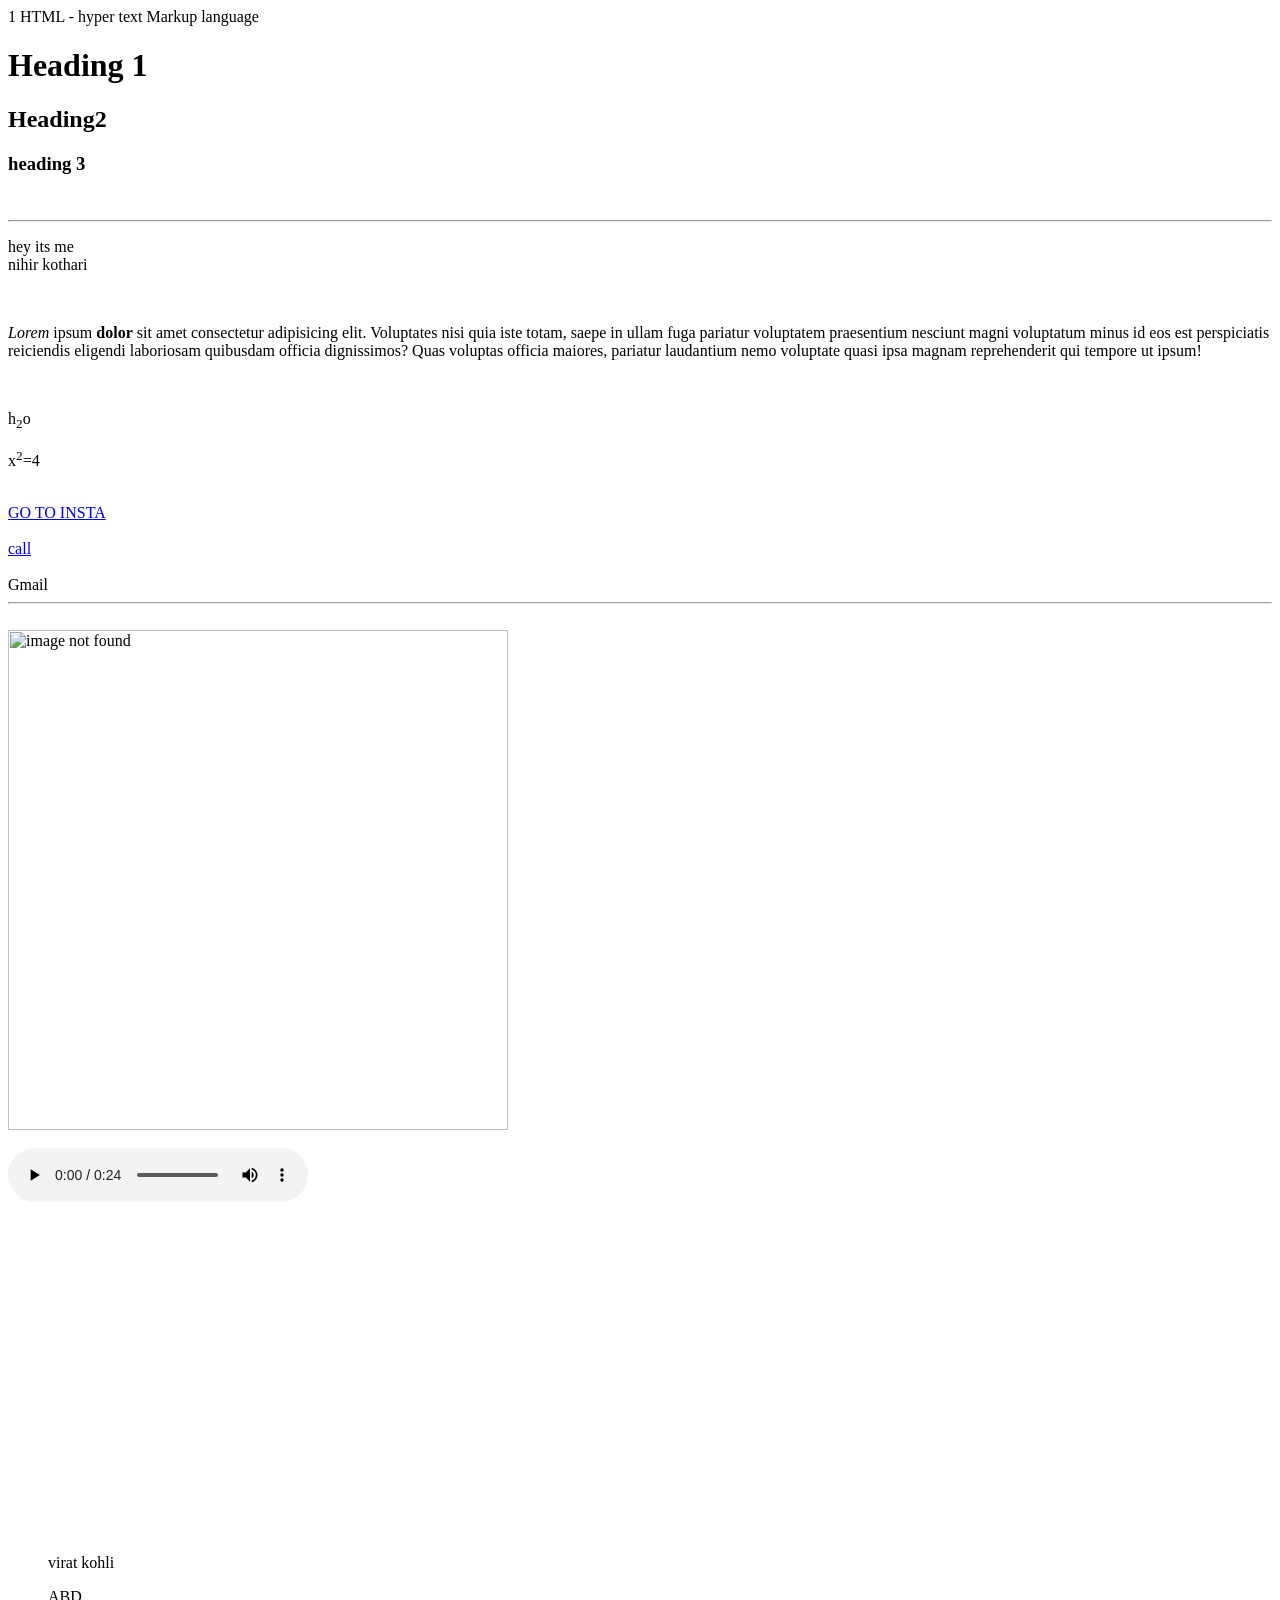
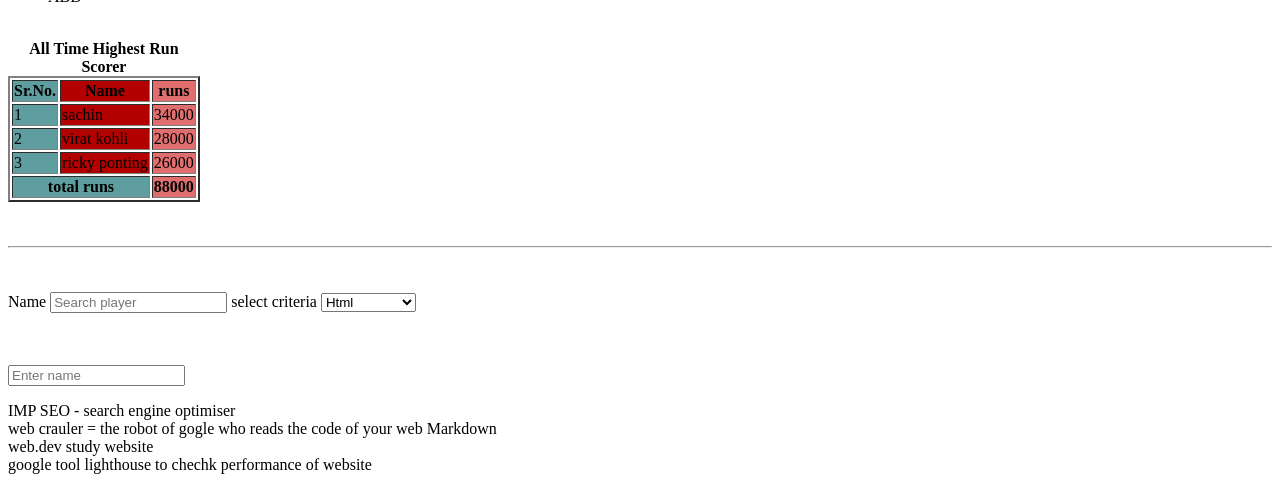
==== index.html @ 6cb93cf6 "first commit" ====
1 HTML - hyper text Markup language
<!DOCTYPE html>
<html lang="en">
<head>
    <meta charset="UTF-8">
    <meta name="viewport" content="width=device-width, initial-scale=1.0">
    <title>Nihir's first Website</title>
    <link rel="shortcut icon" href="https://www.youtube.com/watch?v=YyfBvC7fci0" type="image/x-icon">



</head>

<body>
    <h1>Heading 1</h1>
 <h2>Heading2</h2>
 <h3>heading 3</h3><br>
 <hr>
<p>hey its me <br>nihir kothari</p><br>
<p><em>Lorem</em> ipsum <strong>dolor</strong> sit amet consectetur adipisicing elit. Voluptates nisi quia iste totam, saepe in ullam fuga pariatur voluptatem praesentium nesciunt magni voluptatum minus id eos est perspiciatis reiciendis eligendi laboriosam quibusdam officia dignissimos? Quas voluptas officia maiores, pariatur laudantium nemo voluptate quasi ipsa magnam reprehenderit qui tempore ut ipsum!</p>
<br>


<p>h<sub>2</sub>o</p>
<p>x<sup>2</sup>=4</p><br>

<a target="_blank" href=https://www.instagram.com/nihir__kothari/>GO TO INSTA</a><br>
<br>
<a href="tel:+9180035490274">call </a><br>
<br>

<a  target="_blank " mail:https://mail.google.com/mail/u/0/#inbox">Gmail</a>
<br>
<hr>
<br>
<img 
width="500"
src="https://img.olympics.com/images/image/private/t_s_16_9_g_auto/t_s_w1460/f_auto/primary/mhniosh8z6y6ouwfhnns" alt="image not found"><br>
<br>
<audio src="/rcb_2020_anthem.mp3" controls></audio><br>

<video src=""></video><br>
<br>
<iframe src="https://www.youtube.com/embed/?v=ygTZZpVkmKg" frameborder="0"></iframe><br>
<br>
<ol>virat kohli</ol>
<ul>ABD</ul>
<br>


<table border="2">
    <caption> <strong> All Time Highest Run Scorer</strong> </caption>

    <colgroup>
    <col style="background-color: cadetblue;"> 
    <col style="background-color: rgb(179, 0, 0)"> 
    <col style="background-color: rgb(225, 110, 110);"> 
    </colgroup>
<thead>
   <tr>
    <th>Sr.No.</th>

    <th>Name</th>   
    <th>runs</th>
    </tr>
</thead>
<tbody>

    <tr>
        <td>1</td>
        <td>sachin</td>
        <td>34000</td>
    </tr>
  <tr>
        <td>2</td>
        <td>virat kohli</td>
        <td>28000</td>
    </tr>
    <tr>
        <td>3</td>
        <td>ricky ponting</td>
        <td>26000</td>
    </tr>
</tbody>
 
<tfoot>
    <tr>
        <th colspan="2">total runs</th>
        <th>88000</th>
    </tr>
</tfoot>

</table><br>
<br>
<hr><br>
<br>

<form>
    <label for="Name">Name</label>
<input id="Name"  placeholder="Search player ">
<label for="select criteria">select criteria</label>
<select id="select criteria">

    <optgroup label="Frontend">

<option ="">Html</option>
<option ="">Css</option>
<option ="">Js</option>

 </optgroup>


 <optgroup label="Backend">
<option ="">Nodejs</option>
<option ="">Expressjs</option>
<option ="">Mogodb</option>
 </optgroup>
</select>
</form>
<br><br>

<form >

<input type="text" placeholder="Enter name">

</form>

</body>
</html>      



IMP <points class="br"></points>

SEO - search engine optimiser <br>

web crauler = the robot of gogle who reads the code of your web

Markdown <br>
web.dev study website <br>
google tool lighthouse to chechk performance of website <br>
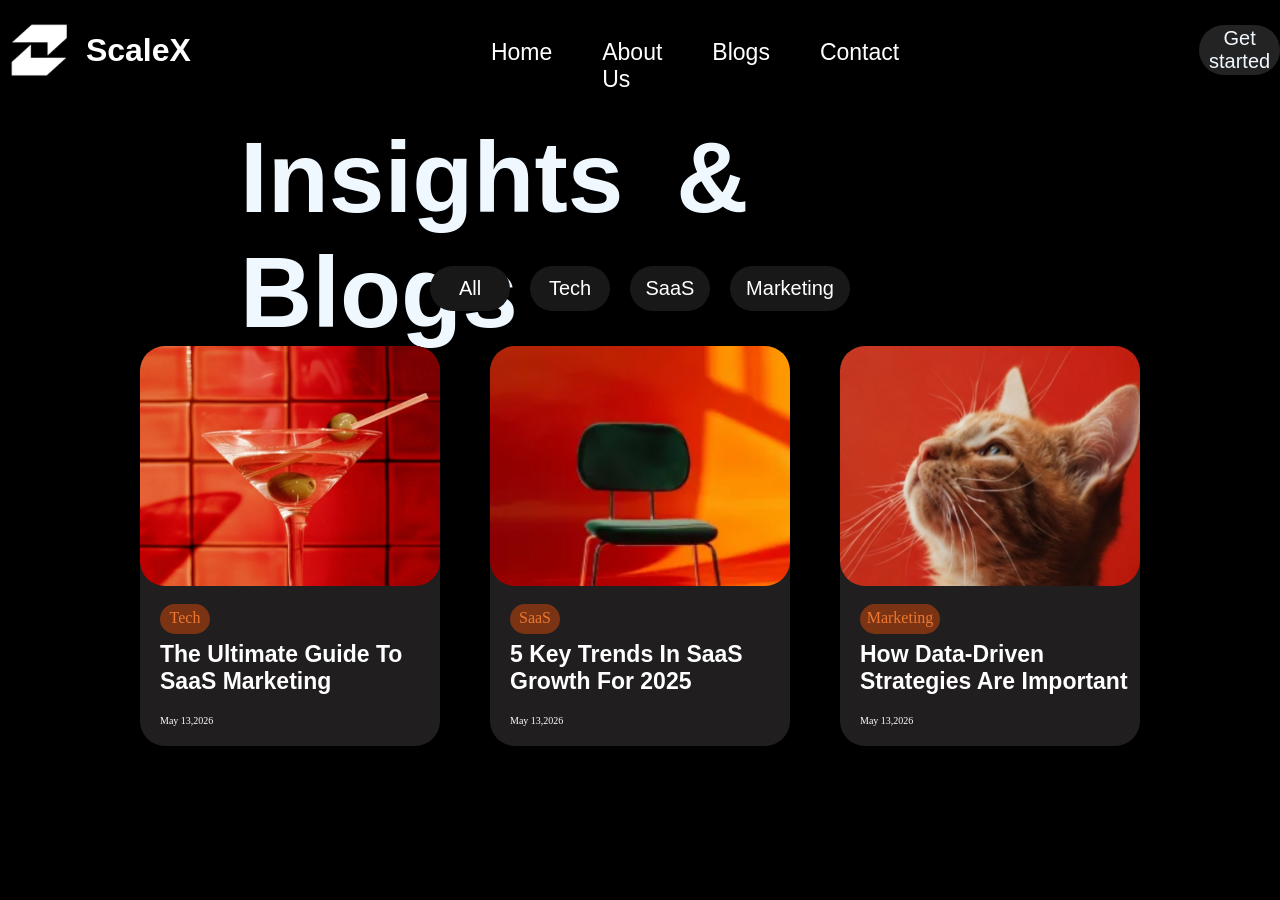
==== commit 5c87a07c: "second commit" ====
--- a/index.html
+++ b/index.html
@@ -1,141 +1,71 @@
-1 HTML - hyper text Markup language
 <!DOCTYPE html>
 <html lang="en">
 <head>
     <meta charset="UTF-8">
     <meta name="viewport" content="width=device-width, initial-scale=1.0">
-    <title>Nihir's first Website</title>
-    <link rel="shortcut icon" href="https://www.youtube.com/watch?v=YyfBvC7fci0" type="image/x-icon">
+    <title>Document</title>
+    <link rel="stylesheet" href="style.css">
+</head>
+<body> 
+
+        <div id="navbar">
+            <div id="logoname">
+                <img src="./logo X.png" alt="not found" class="logo">
+                <h1 class="name" >ScaleX</h1>
+            </div>
+            <div id="menubar">
+                <span class="menuopt" >Home</span>
+                <span class="menuopt" >About Us</span>
+                <span class="menuopt" >Blogs</span>
+                <span class="menuopt" >Contact</span>
+            </div>
+                <button id="getstarted">Get started</button>
+            </div>
+            <div id="heading">
+            <h1 class="H">Insights & Blogs</h1>
+            </div><br>
+        
+            <div id="options">
+                <span class="opt" >All</span>
+                <span class="opt" >Tech</span>
+                <span class="opt" >SaaS</span>
+                <span class="opt1" >Marketing</span>
+            </div><br>
 
 
+        <div id="mainbody">
+            <div class="card">
+                <div  class="imag"   id="img1"></div>
+                <div class="content1"><br>
+                    <p class="T1">Tech</p>
+                    <h3 id="text1">The Ultimate Guide To <br>SaaS Marketing</h3><br><br><br>
+                    <p class="date">May 13,2026</p>
+                </div>
+            </div> 
+            
+            <div class="card">
+                <div class="imag" id="img2"></div>
+                <div class="content2"><br>
+                <p class="T2">SaaS</p>
+                    <h3 id="text2">5 Key Trends In SaaS<br>Growth For 2025</h3><br><br><br>
+                    <p class="date">May 13,2026</p>
+            </div>
+            </div>
+            <div class="card">
+                <div class="imag" id="img3"></div>
+                <div class="content3"><br>
+                <p class="T3">Marketing</p>
+                    <h3 id="text3">How Data-Driven<br>Strategies Are Important</h3><br><br><br> 
+                    <p class="date">May 13,2026</p>
+            </div>
+            </div>
+            
+        </div>
 
-</head>
-
-<body>
-    <h1>Heading 1</h1>
- <h2>Heading2</h2>
- <h3>heading 3</h3><br>
- <hr>
-<p>hey its me <br>nihir kothari</p><br>
-<p><em>Lorem</em> ipsum <strong>dolor</strong> sit amet consectetur adipisicing elit. Voluptates nisi quia iste totam, saepe in ullam fuga pariatur voluptatem praesentium nesciunt magni voluptatum minus id eos est perspiciatis reiciendis eligendi laboriosam quibusdam officia dignissimos? Quas voluptas officia maiores, pariatur laudantium nemo voluptate quasi ipsa magnam reprehenderit qui tempore ut ipsum!</p>
-<br>
+        
 
 
-<p>h<sub>2</sub>o</p>
-<p>x<sup>2</sup>=4</p><br>
-
-<a target="_blank" href=https://www.instagram.com/nihir__kothari/>GO TO INSTA</a><br>
-<br>
-<a href="tel:+9180035490274">call </a><br>
-<br>
-
-<a  target="_blank " mail:https://mail.google.com/mail/u/0/#inbox">Gmail</a>
-<br>
-<hr>
-<br>
-<img 
-width="500"
-src="https://img.olympics.com/images/image/private/t_s_16_9_g_auto/t_s_w1460/f_auto/primary/mhniosh8z6y6ouwfhnns" alt="image not found"><br>
-<br>
-<audio src="/rcb_2020_anthem.mp3" controls></audio><br>
-
-<video src=""></video><br>
-<br>
-<iframe src="https://www.youtube.com/embed/?v=ygTZZpVkmKg" frameborder="0"></iframe><br>
-<br>
-<ol>virat kohli</ol>
-<ul>ABD</ul>
-<br>
-
-
-<table border="2">
-    <caption> <strong> All Time Highest Run Scorer</strong> </caption>
-
-    <colgroup>
-    <col style="background-color: cadetblue;"> 
-    <col style="background-color: rgb(179, 0, 0)"> 
-    <col style="background-color: rgb(225, 110, 110);"> 
-    </colgroup>
-<thead>
-   <tr>
-    <th>Sr.No.</th>
-
-    <th>Name</th>   
-    <th>runs</th>
-    </tr>
-</thead>
-<tbody>
-
-    <tr>
-        <td>1</td>
-        <td>sachin</td>
-        <td>34000</td>
-    </tr>
-  <tr>
-        <td>2</td>
-        <td>virat kohli</td>
-        <td>28000</td>
-    </tr>
-    <tr>
-        <td>3</td>
-        <td>ricky ponting</td>
-        <td>26000</td>
-    </tr>
-</tbody>
- 
-<tfoot>
-    <tr>
-        <th colspan="2">total runs</th>
-        <th>88000</th>
-    </tr>
-</tfoot>
-
-</table><br>
-<br>
-<hr><br>
-<br>
-
-<form>
-    <label for="Name">Name</label>
-<input id="Name"  placeholder="Search player ">
-<label for="select criteria">select criteria</label>
-<select id="select criteria">
-
-    <optgroup label="Frontend">
-
-<option ="">Html</option>
-<option ="">Css</option>
-<option ="">Js</option>
-
- </optgroup>
-
-
- <optgroup label="Backend">
-<option ="">Nodejs</option>
-<option ="">Expressjs</option>
-<option ="">Mogodb</option>
- </optgroup>
-</select>
-</form>
-<br><br>
-
-<form >
-
-<input type="text" placeholder="Enter name">
-
-</form>
+    
 
 </body>
-</html>      
-
-
-
-IMP <points class="br"></points>
-
-SEO - search engine optimiser <br>
-
-web crauler = the robot of gogle who reads the code of your web
-
-Markdown <br>
-web.dev study website <br>
-google tool lighthouse to chechk performance of website <br>+</html>
--- a/style.css
+++ b/style.css
@@ -0,0 +1,358 @@
+ *{
+    margin: 0;
+    padding: 0;
+    box-sizing: border-box;
+}
+
+
+html,body{
+background-color: rgb(0, 0, 0);
+    height: 100%;
+    width: 100%;
+}
+
+
+#navbar{
+    display: flex;
+    justify-content: center;
+    align-items: center;
+    gap: 300px;
+    height: 100px;
+    width: 100%;
+    background-color: rgba(255, 145, 0, 0);
+}
+
+
+.logo{
+
+    height: 60px;
+
+}
+
+
+.name{
+    font-family: 'Gill Sans', 'Gill Sans MT', Calibri, 'Trebuchet MS', sans-serif;
+    color: white;
+    transition-duration: 0.6s;
+}
+
+
+.name:hover{
+    transform: scale(1.1);
+    cursor: pointer;
+}
+
+
+#logoname{
+    display: flex;
+    align-items: center;
+    gap: 10px;
+    width: 200px;
+    
+}
+
+
+#getstarted{
+    height: 50%;
+    width: 180px;
+    font-family: 'Gill Sans', 'Gill Sans MT', Calibri, 'Trebuchet MS', sans-serif;
+    font-size: 20px;
+    border-radius: 140px;
+    border: none;
+    color: aliceblue;
+    background-color: rgb(36, 35, 35);
+    transition-duration: 0.6s;
+}
+
+
+#getstarted:hover{
+    transform: scale(1.1);
+    background-color: rgb(236, 80, 2);
+    cursor: pointer;
+}
+
+
+#menubar{
+    display: flex;
+    justify-content: center;
+    background-color: rgba(0, 255, 255, 0);
+    gap: 50px;
+    width: 450px;
+    height: 23px;
+
+}
+
+
+.menuopt{
+    height: 30px;
+    font-size: 23px;
+    font-family: 'Gill Sans', 'Gill Sans MT', Calibri, 'Trebuchet MS', sans-serif;
+    color: white;
+    transition-duration: 0.3s;
+}
+
+
+.menuopt:hover{
+    transform: scale(1.1);
+    color: rgb(236, 80, 2);
+    cursor: pointer;
+}
+
+
+#heading{
+    display: flex;
+    justify-content: center;
+    align-items: center;
+    height: 140px;
+    width: 100%;
+    background-color: rgba(0, 0, 0, 0);
+    color: aliceblue;
+}
+
+
+.H{
+    font-family: 'Gill Sans', 'Gill Sans MT', Calibri, 'Trebuchet MS', sans-serif;
+    font-size: 100px;
+    height: 100px;
+    width: 800px;
+    word-spacing: 25px;
+    font-weight: bolder;
+}
+
+
+#options{
+    display: flex;
+    justify-content: center;
+    align-items: center;
+    height: 60px;
+    width: 100%;
+    background-color: rgba(0, 0, 0, 0);
+    gap: 20px;
+}
+
+
+.opt{
+    display: flex;
+    justify-content: center;
+    align-items: center;
+    height: 45px;
+    width: 80px;
+    font-family: 'Gill Sans', 'Gill Sans MT', Calibri, 'Trebuchet MS', sans-serif;
+    font-size: 20px;
+    color: rgb(255, 255, 255);
+    background-color:#181818;
+    border-radius: 100px; 
+    transition-duration: 0.3s;
+}
+
+
+.opt1{
+    display: flex;
+    justify-content: center;
+    align-items: center;
+    height: 45px;
+    width: 120px;
+    font-family: 'Gill Sans', 'Gill Sans MT', Calibri, 'Trebuchet MS', sans-serif;
+    font-size: 20px;
+    color: rgb(255, 255, 255);
+    background-color:#181818;
+    border-radius: 100px; 
+    transition-duration: 0.3s;
+}
+
+
+.opt:hover{
+    transform: scale(1.1);
+    cursor: pointer;
+    background-color: rgb(236, 80, 2);
+}
+
+
+.opt1:hover{
+    transform: scale(1.1);
+    cursor: pointer;
+    background-color: rgb(236, 80, 2);
+}
+
+
+#mainbody{
+    margin-top: 10PX;
+    display: flex;
+    justify-content: center;
+    gap: 50px;
+    height: 500px;
+    width: 100%;
+    background-color: rgba(205, 0, 0, 0);
+}
+
+
+.card{
+    height:80%;
+    width: 300px;
+    justify-content: center;
+    background-color: rgb(32, 30, 30);
+    border-radius: 25PX;
+    transition-duration: 0.6s;
+}
+
+
+.card:hover{
+    transform: scale(1.1);
+    box-shadow: 0 0 25px 8px rgba(228, 80, 0, 0.725);
+    cursor: pointer;
+}
+
+
+#img1{
+    height: 60%;
+    width: 100%;
+    background-image:url(./glass.png);
+    background-size:  cover;
+    background-repeat: no-repeat;
+    background-position-x: -15px;
+    border-radius: 25px;
+}
+
+
+.content1{
+    margin-left: 20px;
+    height: 20px;
+    width: 100%;
+    bottom: 80px;
+    margin-right: 300px;
+    background-color: rgba(0, 0, 0, 0);
+}
+
+
+#text1{
+    margin-top:7px ;
+    color: white;
+    /* background-color: bisque; */
+    font-size: 25px;
+    height: 20px;
+    width: 100%;
+    font-family: 'Gill Sans', 'Gill Sans MT', Calibri, 'Trebuchet MS', sans-serif;
+    font-size: 23px;
+}
+
+
+.date{
+    color: white;
+    height: 10px;
+    width: 100%;
+    font-size: 10px;    
+}
+
+
+.T1{
+    
+    color: rgb(238, 119, 45);
+    background-color: rgba(216, 76, 11, 0.486);
+    height:30px;
+    width: 50px;
+    border-radius: 20px;
+    text-align: center;
+    padding-top: 5px;
+}
+
+
+#img2{
+    height: 60%;
+    width: 100%;
+    background-image:url(./chair.png);
+    background-size:  cover;
+    background-repeat: no-repeat;
+    border-radius: 25px;
+}
+
+
+.content2{
+    margin-left: 20px;
+    height: 20px;
+    width: 100%;
+    bottom: 80px;
+    margin-right: 300px;
+    background-color: rgba(0, 0, 0, 0);
+}
+
+
+#text2{
+    margin-top:7px ;
+    color: white;
+    
+    font-size: 25px;
+    height: 20px;
+    width: 100%;
+    font-family: 'Gill Sans', 'Gill Sans MT', Calibri, 'Trebuchet MS', sans-serif;
+    font-size: 23px;
+}
+
+
+.date{
+    color: white;
+    height: 10px;
+    width: 100%;
+    font-size: 10px;
+    
+}
+
+
+.T2{
+    
+    color: rgb(238, 119, 45);
+    background-color: rgba(216, 76, 11, 0.486);
+    height:30px;
+    width: 50px;
+    border-radius: 20px;
+    text-align: center;
+    padding-top: 5px;
+}
+
+
+#img3{
+    height: 60%;
+    width: 100%;
+    background-image:url(./cat.png);
+    background-size:  cover;
+    background-repeat: no-repeat;
+    background-position-x: -5px;
+    border-radius: 25px;
+}
+
+.content3{
+    margin-left: 20px;
+    height: 20px;
+    width: 100%;
+    bottom: 80px;
+    margin-right: 300px;
+    background-color: rgba(0, 0, 0, 0);
+
+}
+#text3{
+    margin-top:7px ;
+    color: white;
+    /* background-color: bisque; */
+    font-size: 25px;
+    height: 20px;
+    width: 100%;
+    font-family: 'Gill Sans', 'Gill Sans MT', Calibri, 'Trebuchet MS', sans-serif;
+    font-size: 23px;
+
+}
+.date{
+    color: white;
+    height: 10px;
+    width: 100%;
+    font-size: 10px;
+    
+}
+.T3{
+    
+    color: rgb(238, 119, 45);
+    background-color: rgba(216, 76, 11, 0.486);
+    height:30px;
+    width: 80px;
+    border-radius: 20px;
+    text-align: center;
+    padding-top: 5px;
+} 
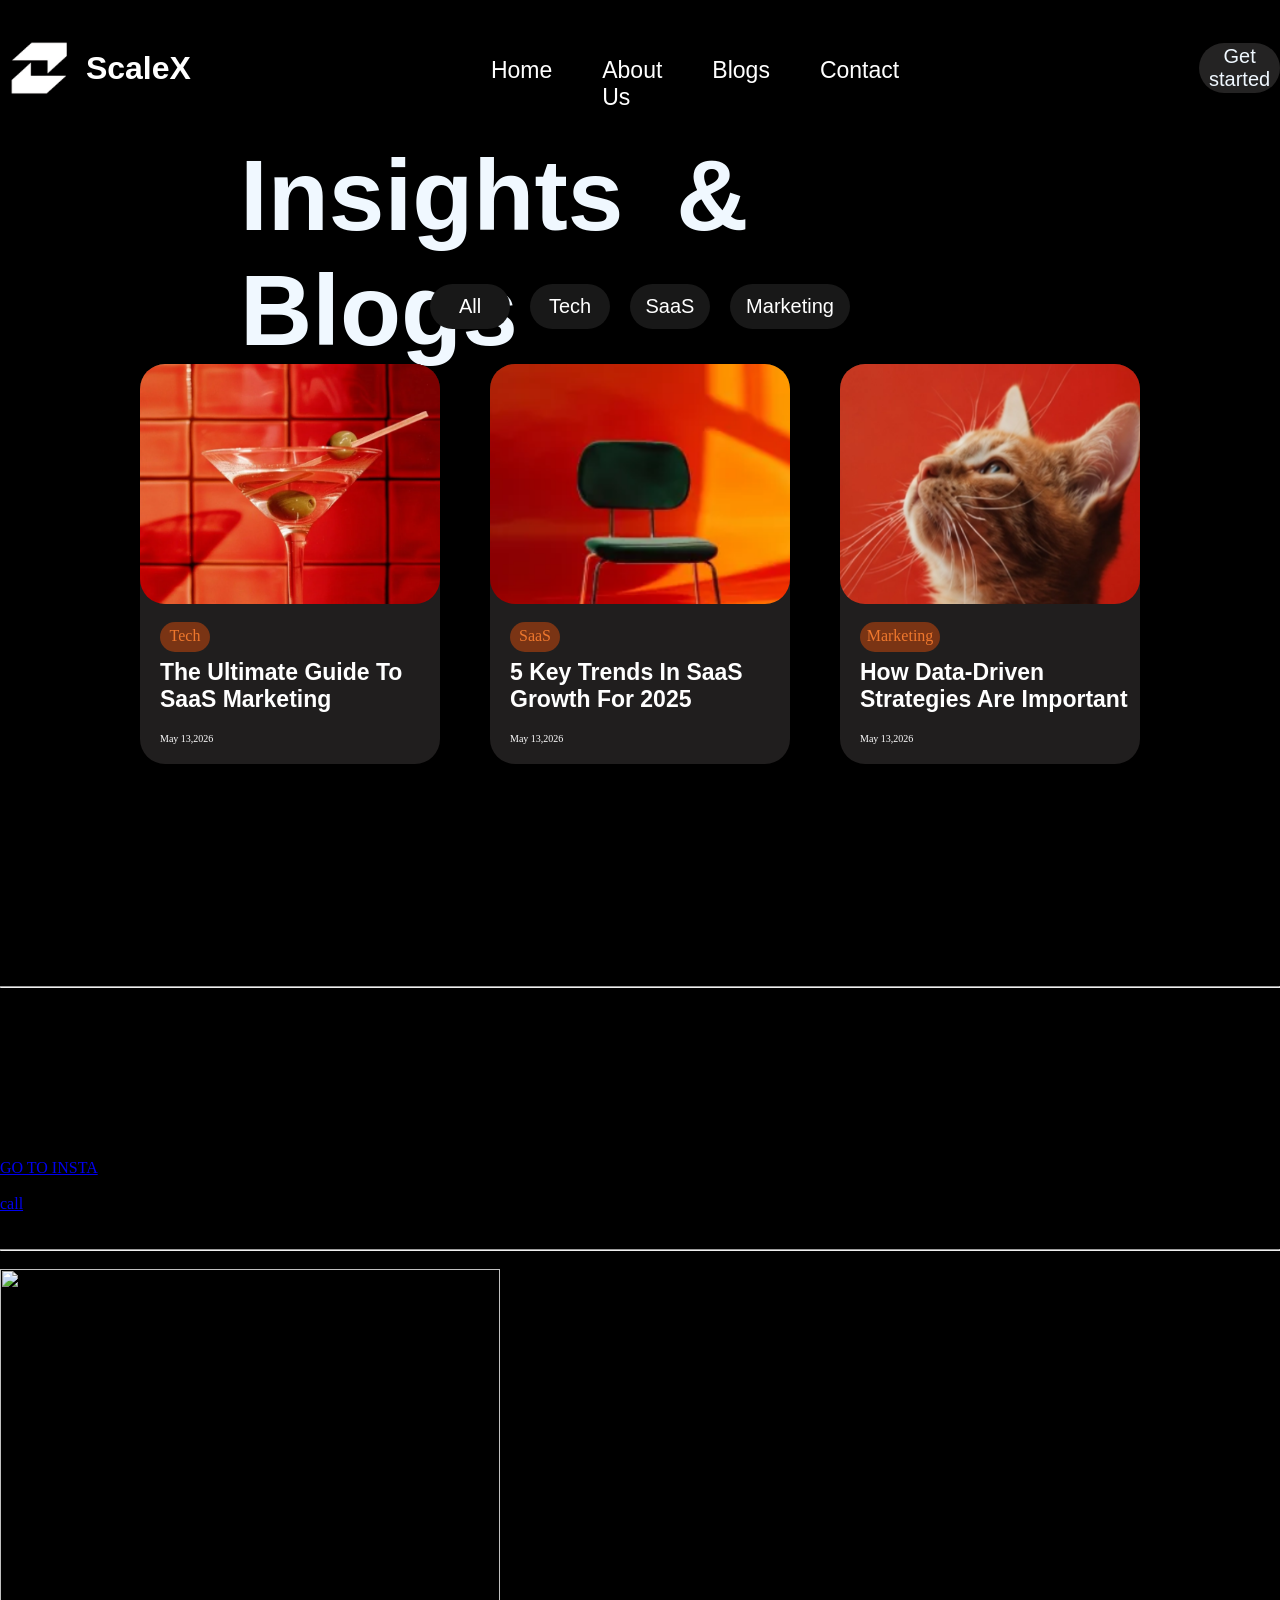
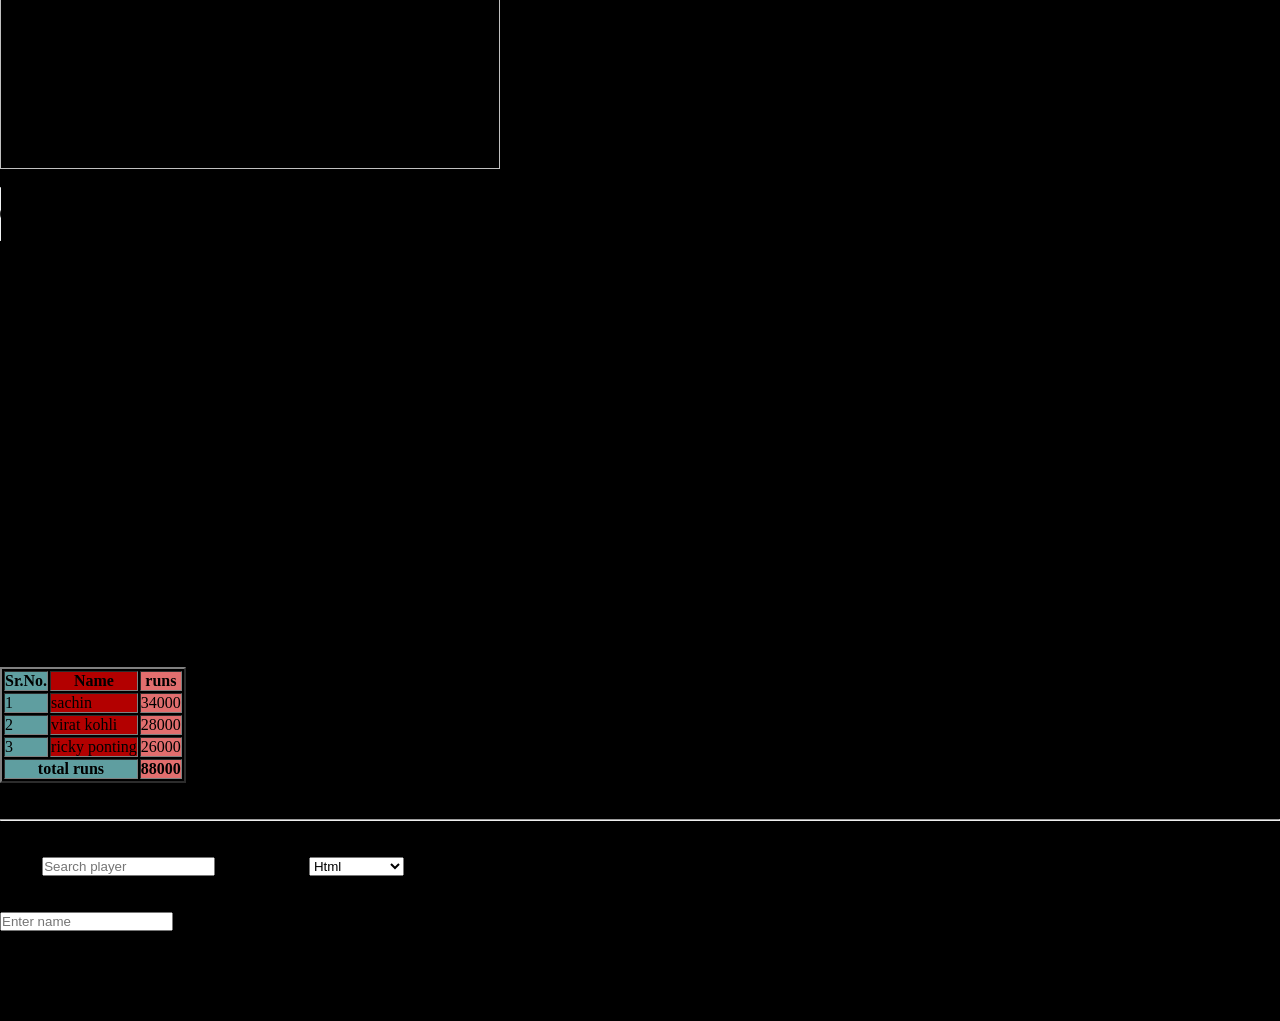
==== commit d448e832: "Add files via upload" ====
--- a/index.html
+++ b/index.html
@@ -1,71 +1,213 @@
-<!DOCTYPE html>
-<html lang="en">
-<head>
-    <meta charset="UTF-8">
-    <meta name="viewport" content="width=device-width, initial-scale=1.0">
-    <title>Document</title>
-    <link rel="stylesheet" href="style.css">
-</head>
-<body> 
-
-        <div id="navbar">
-            <div id="logoname">
-                <img src="./logo X.png" alt="not found" class="logo">
-                <h1 class="name" >ScaleX</h1>
-            </div>
-            <div id="menubar">
-                <span class="menuopt" >Home</span>
-                <span class="menuopt" >About Us</span>
-                <span class="menuopt" >Blogs</span>
-                <span class="menuopt" >Contact</span>
-            </div>
-                <button id="getstarted">Get started</button>
-            </div>
-            <div id="heading">
-            <h1 class="H">Insights & Blogs</h1>
-            </div><br>
-        
-            <div id="options">
-                <span class="opt" >All</span>
-                <span class="opt" >Tech</span>
-                <span class="opt" >SaaS</span>
-                <span class="opt1" >Marketing</span>
-            </div><br>
-
-
-        <div id="mainbody">
-            <div class="card">
-                <div  class="imag"   id="img1"></div>
-                <div class="content1"><br>
-                    <p class="T1">Tech</p>
-                    <h3 id="text1">The Ultimate Guide To <br>SaaS Marketing</h3><br><br><br>
-                    <p class="date">May 13,2026</p>
-                </div>
-            </div> 
-            
-            <div class="card">
-                <div class="imag" id="img2"></div>
-                <div class="content2"><br>
-                <p class="T2">SaaS</p>
-                    <h3 id="text2">5 Key Trends In SaaS<br>Growth For 2025</h3><br><br><br>
-                    <p class="date">May 13,2026</p>
-            </div>
-            </div>
-            <div class="card">
-                <div class="imag" id="img3"></div>
-                <div class="content3"><br>
-                <p class="T3">Marketing</p>
-                    <h3 id="text3">How Data-Driven<br>Strategies Are Important</h3><br><br><br> 
-                    <p class="date">May 13,2026</p>
-            </div>
-            </div>
-            
-        </div>
-
-        
-
-
-    
-
-</body>
-</html>+<<<<<<< HEAD
+=======
+1 HTML - hyper text Markup language
+>>>>>>> e819a178f8dc06e5538048daa1c57ec337045623
+<!DOCTYPE html>
+<html lang="en">
+<head>
+    <meta charset="UTF-8">
+    <meta name="viewport" content="width=device-width, initial-scale=1.0">
+<<<<<<< HEAD
+    <title>Document</title>
+    <link rel="stylesheet" href="style.css">
+</head>
+<body> 
+
+        <div id="navbar">
+            <div id="logoname">
+                <img src="./logo X.png" alt="not found" class="logo">
+                <h1 class="name" >ScaleX</h1>
+            </div>
+            <div id="menubar">
+                <span class="menuopt" >Home</span>
+                <span class="menuopt" >About Us</span>
+                <span class="menuopt" >Blogs</span>
+                <span class="menuopt" >Contact</span>
+            </div>
+                <button id="getstarted">Get started</button>
+            </div>
+            <div id="heading">
+            <h1 class="H">Insights & Blogs</h1>
+            </div><br>
+        
+            <div id="options">
+                <span class="opt" >All</span>
+                <span class="opt" >Tech</span>
+                <span class="opt" >SaaS</span>
+                <span class="opt1" >Marketing</span>
+            </div><br>
+
+
+        <div id="mainbody">
+            <div class="card">
+                <div  class="imag"   id="img1"></div>
+                <div class="content1"><br>
+                    <p class="T1">Tech</p>
+                    <h3 id="text1">The Ultimate Guide To <br>SaaS Marketing</h3><br><br><br>
+                    <p class="date">May 13,2026</p>
+                </div>
+            </div> 
+            
+            <div class="card">
+                <div class="imag" id="img2"></div>
+                <div class="content2"><br>
+                <p class="T2">SaaS</p>
+                    <h3 id="text2">5 Key Trends In SaaS<br>Growth For 2025</h3><br><br><br>
+                    <p class="date">May 13,2026</p>
+            </div>
+            </div>
+            <div class="card">
+                <div class="imag" id="img3"></div>
+                <div class="content3"><br>
+                <p class="T3">Marketing</p>
+                    <h3 id="text3">How Data-Driven<br>Strategies Are Important</h3><br><br><br> 
+                    <p class="date">May 13,2026</p>
+            </div>
+            </div>
+            
+        </div>
+
+        
+
+
+    
+
+</body>
+</html>
+=======
+    <title>Nihir's first Website</title>
+    <link rel="shortcut icon" href="https://www.youtube.com/watch?v=YyfBvC7fci0" type="image/x-icon">
+
+
+
+</head>
+
+<body>
+    <h1>Heading 1</h1>
+ <h2>Heading2</h2>
+ <h3>heading 3</h3><br>
+ <hr>
+<p>hey its me <br>nihir kothari</p><br>
+<p><em>Lorem</em> ipsum <strong>dolor</strong> sit amet consectetur adipisicing elit. Voluptates nisi quia iste totam, saepe in ullam fuga pariatur voluptatem praesentium nesciunt magni voluptatum minus id eos est perspiciatis reiciendis eligendi laboriosam quibusdam officia dignissimos? Quas voluptas officia maiores, pariatur laudantium nemo voluptate quasi ipsa magnam reprehenderit qui tempore ut ipsum!</p>
+<br>
+
+
+<p>h<sub>2</sub>o</p>
+<p>x<sup>2</sup>=4</p><br>
+
+<a target="_blank" href=https://www.instagram.com/nihir__kothari/>GO TO INSTA</a><br>
+<br>
+<a href="tel:+9180035490274">call </a><br>
+<br>
+
+<a  target="_blank " mail:https://mail.google.com/mail/u/0/#inbox">Gmail</a>
+<br>
+<hr>
+<br>
+<img 
+width="500"
+src="https://img.olympics.com/images/image/private/t_s_16_9_g_auto/t_s_w1460/f_auto/primary/mhniosh8z6y6ouwfhnns" alt="image not found"><br>
+<br>
+<audio src="/rcb_2020_anthem.mp3" controls></audio><br>
+
+<video src=""></video><br>
+<br>
+<iframe src="https://www.youtube.com/embed/?v=ygTZZpVkmKg" frameborder="0"></iframe><br>
+<br>
+<ol>virat kohli</ol>
+<ul>ABD</ul>
+<br>
+
+
+<table border="2">
+    <caption> <strong> All Time Highest Run Scorer</strong> </caption>
+
+    <colgroup>
+    <col style="background-color: cadetblue;"> 
+    <col style="background-color: rgb(179, 0, 0)"> 
+    <col style="background-color: rgb(225, 110, 110);"> 
+    </colgroup>
+<thead>
+   <tr>
+    <th>Sr.No.</th>
+
+    <th>Name</th>   
+    <th>runs</th>
+    </tr>
+</thead>
+<tbody>
+
+    <tr>
+        <td>1</td>
+        <td>sachin</td>
+        <td>34000</td>
+    </tr>
+  <tr>
+        <td>2</td>
+        <td>virat kohli</td>
+        <td>28000</td>
+    </tr>
+    <tr>
+        <td>3</td>
+        <td>ricky ponting</td>
+        <td>26000</td>
+    </tr>
+</tbody>
+ 
+<tfoot>
+    <tr>
+        <th colspan="2">total runs</th>
+        <th>88000</th>
+    </tr>
+</tfoot>
+
+</table><br>
+<br>
+<hr><br>
+<br>
+
+<form>
+    <label for="Name">Name</label>
+<input id="Name"  placeholder="Search player ">
+<label for="select criteria">select criteria</label>
+<select id="select criteria">
+
+    <optgroup label="Frontend">
+
+<option ="">Html</option>
+<option ="">Css</option>
+<option ="">Js</option>
+
+ </optgroup>
+
+
+ <optgroup label="Backend">
+<option ="">Nodejs</option>
+<option ="">Expressjs</option>
+<option ="">Mogodb</option>
+ </optgroup>
+</select>
+</form>
+<br><br>
+
+<form >
+
+<input type="text" placeholder="Enter name">
+
+</form>
+
+</body>
+</html>      
+
+
+
+IMP <points class="br"></points>
+
+SEO - search engine optimiser <br>
+
+web crauler = the robot of gogle who reads the code of your web
+
+Markdown <br>
+web.dev study website <br>
+google tool lighthouse to chechk performance of website <br>
+>>>>>>> e819a178f8dc06e5538048daa1c57ec337045623
--- a/style.css
+++ b/style.css
@@ -1,358 +1,358 @@
- *{
-    margin: 0;
-    padding: 0;
-    box-sizing: border-box;
-}
-
-
-html,body{
-background-color: rgb(0, 0, 0);
-    height: 100%;
-    width: 100%;
-}
-
-
-#navbar{
-    display: flex;
-    justify-content: center;
-    align-items: center;
-    gap: 300px;
-    height: 100px;
-    width: 100%;
-    background-color: rgba(255, 145, 0, 0);
-}
-
-
-.logo{
-
-    height: 60px;
-
-}
-
-
-.name{
-    font-family: 'Gill Sans', 'Gill Sans MT', Calibri, 'Trebuchet MS', sans-serif;
-    color: white;
-    transition-duration: 0.6s;
-}
-
-
-.name:hover{
-    transform: scale(1.1);
-    cursor: pointer;
-}
-
-
-#logoname{
-    display: flex;
-    align-items: center;
-    gap: 10px;
-    width: 200px;
-    
-}
-
-
-#getstarted{
-    height: 50%;
-    width: 180px;
-    font-family: 'Gill Sans', 'Gill Sans MT', Calibri, 'Trebuchet MS', sans-serif;
-    font-size: 20px;
-    border-radius: 140px;
-    border: none;
-    color: aliceblue;
-    background-color: rgb(36, 35, 35);
-    transition-duration: 0.6s;
-}
-
-
-#getstarted:hover{
-    transform: scale(1.1);
-    background-color: rgb(236, 80, 2);
-    cursor: pointer;
-}
-
-
-#menubar{
-    display: flex;
-    justify-content: center;
-    background-color: rgba(0, 255, 255, 0);
-    gap: 50px;
-    width: 450px;
-    height: 23px;
-
-}
-
-
-.menuopt{
-    height: 30px;
-    font-size: 23px;
-    font-family: 'Gill Sans', 'Gill Sans MT', Calibri, 'Trebuchet MS', sans-serif;
-    color: white;
-    transition-duration: 0.3s;
-}
-
-
-.menuopt:hover{
-    transform: scale(1.1);
-    color: rgb(236, 80, 2);
-    cursor: pointer;
-}
-
-
-#heading{
-    display: flex;
-    justify-content: center;
-    align-items: center;
-    height: 140px;
-    width: 100%;
-    background-color: rgba(0, 0, 0, 0);
-    color: aliceblue;
-}
-
-
-.H{
-    font-family: 'Gill Sans', 'Gill Sans MT', Calibri, 'Trebuchet MS', sans-serif;
-    font-size: 100px;
-    height: 100px;
-    width: 800px;
-    word-spacing: 25px;
-    font-weight: bolder;
-}
-
-
-#options{
-    display: flex;
-    justify-content: center;
-    align-items: center;
-    height: 60px;
-    width: 100%;
-    background-color: rgba(0, 0, 0, 0);
-    gap: 20px;
-}
-
-
-.opt{
-    display: flex;
-    justify-content: center;
-    align-items: center;
-    height: 45px;
-    width: 80px;
-    font-family: 'Gill Sans', 'Gill Sans MT', Calibri, 'Trebuchet MS', sans-serif;
-    font-size: 20px;
-    color: rgb(255, 255, 255);
-    background-color:#181818;
-    border-radius: 100px; 
-    transition-duration: 0.3s;
-}
-
-
-.opt1{
-    display: flex;
-    justify-content: center;
-    align-items: center;
-    height: 45px;
-    width: 120px;
-    font-family: 'Gill Sans', 'Gill Sans MT', Calibri, 'Trebuchet MS', sans-serif;
-    font-size: 20px;
-    color: rgb(255, 255, 255);
-    background-color:#181818;
-    border-radius: 100px; 
-    transition-duration: 0.3s;
-}
-
-
-.opt:hover{
-    transform: scale(1.1);
-    cursor: pointer;
-    background-color: rgb(236, 80, 2);
-}
-
-
-.opt1:hover{
-    transform: scale(1.1);
-    cursor: pointer;
-    background-color: rgb(236, 80, 2);
-}
-
-
-#mainbody{
-    margin-top: 10PX;
-    display: flex;
-    justify-content: center;
-    gap: 50px;
-    height: 500px;
-    width: 100%;
-    background-color: rgba(205, 0, 0, 0);
-}
-
-
-.card{
-    height:80%;
-    width: 300px;
-    justify-content: center;
-    background-color: rgb(32, 30, 30);
-    border-radius: 25PX;
-    transition-duration: 0.6s;
-}
-
-
-.card:hover{
-    transform: scale(1.1);
-    box-shadow: 0 0 25px 8px rgba(228, 80, 0, 0.725);
-    cursor: pointer;
-}
-
-
-#img1{
-    height: 60%;
-    width: 100%;
-    background-image:url(./glass.png);
-    background-size:  cover;
-    background-repeat: no-repeat;
-    background-position-x: -15px;
-    border-radius: 25px;
-}
-
-
-.content1{
-    margin-left: 20px;
-    height: 20px;
-    width: 100%;
-    bottom: 80px;
-    margin-right: 300px;
-    background-color: rgba(0, 0, 0, 0);
-}
-
-
-#text1{
-    margin-top:7px ;
-    color: white;
-    /* background-color: bisque; */
-    font-size: 25px;
-    height: 20px;
-    width: 100%;
-    font-family: 'Gill Sans', 'Gill Sans MT', Calibri, 'Trebuchet MS', sans-serif;
-    font-size: 23px;
-}
-
-
-.date{
-    color: white;
-    height: 10px;
-    width: 100%;
-    font-size: 10px;    
-}
-
-
-.T1{
-    
-    color: rgb(238, 119, 45);
-    background-color: rgba(216, 76, 11, 0.486);
-    height:30px;
-    width: 50px;
-    border-radius: 20px;
-    text-align: center;
-    padding-top: 5px;
-}
-
-
-#img2{
-    height: 60%;
-    width: 100%;
-    background-image:url(./chair.png);
-    background-size:  cover;
-    background-repeat: no-repeat;
-    border-radius: 25px;
-}
-
-
-.content2{
-    margin-left: 20px;
-    height: 20px;
-    width: 100%;
-    bottom: 80px;
-    margin-right: 300px;
-    background-color: rgba(0, 0, 0, 0);
-}
-
-
-#text2{
-    margin-top:7px ;
-    color: white;
-    
-    font-size: 25px;
-    height: 20px;
-    width: 100%;
-    font-family: 'Gill Sans', 'Gill Sans MT', Calibri, 'Trebuchet MS', sans-serif;
-    font-size: 23px;
-}
-
-
-.date{
-    color: white;
-    height: 10px;
-    width: 100%;
-    font-size: 10px;
-    
-}
-
-
-.T2{
-    
-    color: rgb(238, 119, 45);
-    background-color: rgba(216, 76, 11, 0.486);
-    height:30px;
-    width: 50px;
-    border-radius: 20px;
-    text-align: center;
-    padding-top: 5px;
-}
-
-
-#img3{
-    height: 60%;
-    width: 100%;
-    background-image:url(./cat.png);
-    background-size:  cover;
-    background-repeat: no-repeat;
-    background-position-x: -5px;
-    border-radius: 25px;
-}
-
-.content3{
-    margin-left: 20px;
-    height: 20px;
-    width: 100%;
-    bottom: 80px;
-    margin-right: 300px;
-    background-color: rgba(0, 0, 0, 0);
-
-}
-#text3{
-    margin-top:7px ;
-    color: white;
-    /* background-color: bisque; */
-    font-size: 25px;
-    height: 20px;
-    width: 100%;
-    font-family: 'Gill Sans', 'Gill Sans MT', Calibri, 'Trebuchet MS', sans-serif;
-    font-size: 23px;
-
-}
-.date{
-    color: white;
-    height: 10px;
-    width: 100%;
-    font-size: 10px;
-    
-}
-.T3{
-    
-    color: rgb(238, 119, 45);
-    background-color: rgba(216, 76, 11, 0.486);
-    height:30px;
-    width: 80px;
-    border-radius: 20px;
-    text-align: center;
-    padding-top: 5px;
+ *{
+    margin: 0;
+    padding: 0;
+    box-sizing: border-box;
+}
+
+
+html,body{
+background-color: rgb(0, 0, 0);
+    height: 100%;
+    width: 100%;
+}
+
+
+#navbar{
+    display: flex;
+    justify-content: center;
+    align-items: center;
+    gap: 300px;
+    height: 100px;
+    width: 100%;
+    background-color: rgba(255, 145, 0, 0);
+}
+
+
+.logo{
+
+    height: 60px;
+
+}
+
+
+.name{
+    font-family: 'Gill Sans', 'Gill Sans MT', Calibri, 'Trebuchet MS', sans-serif;
+    color: white;
+    transition-duration: 0.6s;
+}
+
+
+.name:hover{
+    transform: scale(1.1);
+    cursor: pointer;
+}
+
+
+#logoname{
+    display: flex;
+    align-items: center;
+    gap: 10px;
+    width: 200px;
+    
+}
+
+
+#getstarted{
+    height: 50%;
+    width: 180px;
+    font-family: 'Gill Sans', 'Gill Sans MT', Calibri, 'Trebuchet MS', sans-serif;
+    font-size: 20px;
+    border-radius: 140px;
+    border: none;
+    color: aliceblue;
+    background-color: rgb(36, 35, 35);
+    transition-duration: 0.6s;
+}
+
+
+#getstarted:hover{
+    transform: scale(1.1);
+    background-color: rgb(236, 80, 2);
+    cursor: pointer;
+}
+
+
+#menubar{
+    display: flex;
+    justify-content: center;
+    background-color: rgba(0, 255, 255, 0);
+    gap: 50px;
+    width: 450px;
+    height: 23px;
+
+}
+
+
+.menuopt{
+    height: 30px;
+    font-size: 23px;
+    font-family: 'Gill Sans', 'Gill Sans MT', Calibri, 'Trebuchet MS', sans-serif;
+    color: white;
+    transition-duration: 0.3s;
+}
+
+
+.menuopt:hover{
+    transform: scale(1.1);
+    color: rgb(236, 80, 2);
+    cursor: pointer;
+}
+
+
+#heading{
+    display: flex;
+    justify-content: center;
+    align-items: center;
+    height: 140px;
+    width: 100%;
+    background-color: rgba(0, 0, 0, 0);
+    color: aliceblue;
+}
+
+
+.H{
+    font-family: 'Gill Sans', 'Gill Sans MT', Calibri, 'Trebuchet MS', sans-serif;
+    font-size: 100px;
+    height: 100px;
+    width: 800px;
+    word-spacing: 25px;
+    font-weight: bolder;
+}
+
+
+#options{
+    display: flex;
+    justify-content: center;
+    align-items: center;
+    height: 60px;
+    width: 100%;
+    background-color: rgba(0, 0, 0, 0);
+    gap: 20px;
+}
+
+
+.opt{
+    display: flex;
+    justify-content: center;
+    align-items: center;
+    height: 45px;
+    width: 80px;
+    font-family: 'Gill Sans', 'Gill Sans MT', Calibri, 'Trebuchet MS', sans-serif;
+    font-size: 20px;
+    color: rgb(255, 255, 255);
+    background-color:#181818;
+    border-radius: 100px; 
+    transition-duration: 0.3s;
+}
+
+
+.opt1{
+    display: flex;
+    justify-content: center;
+    align-items: center;
+    height: 45px;
+    width: 120px;
+    font-family: 'Gill Sans', 'Gill Sans MT', Calibri, 'Trebuchet MS', sans-serif;
+    font-size: 20px;
+    color: rgb(255, 255, 255);
+    background-color:#181818;
+    border-radius: 100px; 
+    transition-duration: 0.3s;
+}
+
+
+.opt:hover{
+    transform: scale(1.1);
+    cursor: pointer;
+    background-color: rgb(236, 80, 2);
+}
+
+
+.opt1:hover{
+    transform: scale(1.1);
+    cursor: pointer;
+    background-color: rgb(236, 80, 2);
+}
+
+
+#mainbody{
+    margin-top: 10PX;
+    display: flex;
+    justify-content: center;
+    gap: 50px;
+    height: 500px;
+    width: 100%;
+    background-color: rgba(205, 0, 0, 0);
+}
+
+
+.card{
+    height:80%;
+    width: 300px;
+    justify-content: center;
+    background-color: rgb(32, 30, 30);
+    border-radius: 25PX;
+    transition-duration: 0.6s;
+}
+
+
+.card:hover{
+    transform: scale(1.1);
+    box-shadow: 0 0 25px 8px rgba(228, 80, 0, 0.725);
+    cursor: pointer;
+}
+
+
+#img1{
+    height: 60%;
+    width: 100%;
+    background-image:url(./glass.png);
+    background-size:  cover;
+    background-repeat: no-repeat;
+    background-position-x: -15px;
+    border-radius: 25px;
+}
+
+
+.content1{
+    margin-left: 20px;
+    height: 20px;
+    width: 100%;
+    bottom: 80px;
+    margin-right: 300px;
+    background-color: rgba(0, 0, 0, 0);
+}
+
+
+#text1{
+    margin-top:7px ;
+    color: white;
+    /* background-color: bisque; */
+    font-size: 25px;
+    height: 20px;
+    width: 100%;
+    font-family: 'Gill Sans', 'Gill Sans MT', Calibri, 'Trebuchet MS', sans-serif;
+    font-size: 23px;
+}
+
+
+.date{
+    color: white;
+    height: 10px;
+    width: 100%;
+    font-size: 10px;    
+}
+
+
+.T1{
+    
+    color: rgb(238, 119, 45);
+    background-color: rgba(216, 76, 11, 0.486);
+    height:30px;
+    width: 50px;
+    border-radius: 20px;
+    text-align: center;
+    padding-top: 5px;
+}
+
+
+#img2{
+    height: 60%;
+    width: 100%;
+    background-image:url(./chair.png);
+    background-size:  cover;
+    background-repeat: no-repeat;
+    border-radius: 25px;
+}
+
+
+.content2{
+    margin-left: 20px;
+    height: 20px;
+    width: 100%;
+    bottom: 80px;
+    margin-right: 300px;
+    background-color: rgba(0, 0, 0, 0);
+}
+
+
+#text2{
+    margin-top:7px ;
+    color: white;
+    
+    font-size: 25px;
+    height: 20px;
+    width: 100%;
+    font-family: 'Gill Sans', 'Gill Sans MT', Calibri, 'Trebuchet MS', sans-serif;
+    font-size: 23px;
+}
+
+
+.date{
+    color: white;
+    height: 10px;
+    width: 100%;
+    font-size: 10px;
+    
+}
+
+
+.T2{
+    
+    color: rgb(238, 119, 45);
+    background-color: rgba(216, 76, 11, 0.486);
+    height:30px;
+    width: 50px;
+    border-radius: 20px;
+    text-align: center;
+    padding-top: 5px;
+}
+
+
+#img3{
+    height: 60%;
+    width: 100%;
+    background-image:url(./cat.png);
+    background-size:  cover;
+    background-repeat: no-repeat;
+    background-position-x: -5px;
+    border-radius: 25px;
+}
+
+.content3{
+    margin-left: 20px;
+    height: 20px;
+    width: 100%;
+    bottom: 80px;
+    margin-right: 300px;
+    background-color: rgba(0, 0, 0, 0);
+
+}
+#text3{
+    margin-top:7px ;
+    color: white;
+    /* background-color: bisque; */
+    font-size: 25px;
+    height: 20px;
+    width: 100%;
+    font-family: 'Gill Sans', 'Gill Sans MT', Calibri, 'Trebuchet MS', sans-serif;
+    font-size: 23px;
+
+}
+.date{
+    color: white;
+    height: 10px;
+    width: 100%;
+    font-size: 10px;
+    
+}
+.T3{
+    
+    color: rgb(238, 119, 45);
+    background-color: rgba(216, 76, 11, 0.486);
+    height:30px;
+    width: 80px;
+    border-radius: 20px;
+    text-align: center;
+    padding-top: 5px;
 } 
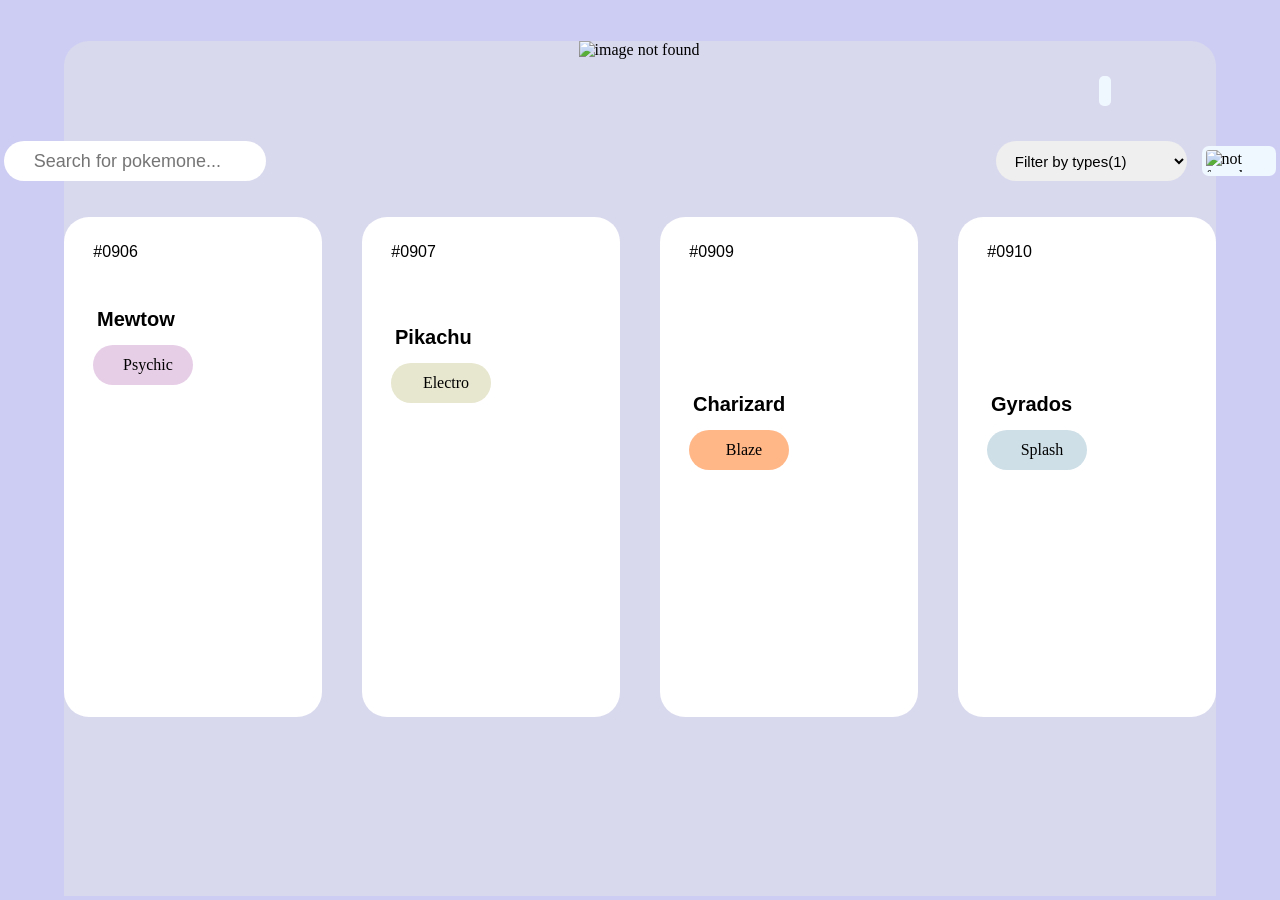
==== commit 74c17966: "Add files via upload" ====
--- a/index.html
+++ b/index.html
@@ -1,213 +1,89 @@
-<<<<<<< HEAD
-=======
-1 HTML - hyper text Markup language
->>>>>>> e819a178f8dc06e5538048daa1c57ec337045623
-<!DOCTYPE html>
+<!doctype html>
 <html lang="en">
-<head>
-    <meta charset="UTF-8">
-    <meta name="viewport" content="width=device-width, initial-scale=1.0">
-<<<<<<< HEAD
-    <title>Document</title>
-    <link rel="stylesheet" href="style.css">
-</head>
-<body> 
+  <head>
+    <meta charset="UTF-8" />
+    <meta name="viewport" content="width=device-width, initial-scale=1.0" />
+    <title>PokeVerse - Explore Your Favorite Pokémon</title>
+    <meta name="description" content="PokeVerse is a Pokémon-themed web page built using HTML and CSS. Explore Pokémon cards, search your favorite characters, and enjoy a clean modern UI design.">
+    <link rel="stylesheet" href="style.css" />
+    <link
+      rel="stylesheet"
+      href="https://cdnjs.cloudflare.com/ajax/libs/font-awesome/6.5.1/css/all.min.css"/>
+      <link rel="icon" type="image/png" href="./pokeball.png">
+  </head>
+  <body>
+    <div id="container">
+      <div id="nav">
+        <img id="menubar" src="./images.png" alt="" />
+        <img id="pokelogo" src="./pngegg.png" alt="image not found" />
+        <div id="nightmode">
+          <img id="sun" src="./sun.png" alt="" />
+        </div>
+      </div>
 
-        <div id="navbar">
-            <div id="logoname">
-                <img src="./logo X.png" alt="not found" class="logo">
-                <h1 class="name" >ScaleX</h1>
-            </div>
-            <div id="menubar">
-                <span class="menuopt" >Home</span>
-                <span class="menuopt" >About Us</span>
-                <span class="menuopt" >Blogs</span>
-                <span class="menuopt" >Contact</span>
-            </div>
-                <button id="getstarted">Get started</button>
-            </div>
-            <div id="heading">
-            <h1 class="H">Insights & Blogs</h1>
-            </div><br>
-        
-            <div id="options">
-                <span class="opt" >All</span>
-                <span class="opt" >Tech</span>
-                <span class="opt" >SaaS</span>
-                <span class="opt1" >Marketing</span>
-            </div><br>
-
-
-        <div id="mainbody">
-            <div class="card">
-                <div  class="imag"   id="img1"></div>
-                <div class="content1"><br>
-                    <p class="T1">Tech</p>
-                    <h3 id="text1">The Ultimate Guide To <br>SaaS Marketing</h3><br><br><br>
-                    <p class="date">May 13,2026</p>
-                </div>
-            </div> 
-            
-            <div class="card">
-                <div class="imag" id="img2"></div>
-                <div class="content2"><br>
-                <p class="T2">SaaS</p>
-                    <h3 id="text2">5 Key Trends In SaaS<br>Growth For 2025</h3><br><br><br>
-                    <p class="date">May 13,2026</p>
-            </div>
-            </div>
-            <div class="card">
-                <div class="imag" id="img3"></div>
-                <div class="content3"><br>
-                <p class="T3">Marketing</p>
-                    <h3 id="text3">How Data-Driven<br>Strategies Are Important</h3><br><br><br> 
-                    <p class="date">May 13,2026</p>
-            </div>
-            </div>
-            
+      <div id="header">
+        <input type="text"placeholder="Search for pokemone..."id="inputpoke"/>
+        <div id="right">
+          <select name="Filter " id="Filter">
+            <option>Filter by types(1)</option>
+          </select>
+          <img src="./sort button.png" alt="not found" id="sortbutton" />
         </div>
 
-        
+      </div>
+      <br><br>
 
-
-    
-
-</body>
+      <div id="mainbody">
+        <div class="all" id="card1">
+          <div id="top"><p id="code">#0906</p> <img id="heart" src="./heart button.png" alt=""> </div> <br>
+          <img id="mew" src="./mewtow.png" alt=""><br>
+          <h1>Mewtow</h1>
+          <div id="bottom">
+              <div class="attack">
+                <img id="mewatk" src="./energymew.png"alt="">
+                <p id="atk_nme">Psychic</p>
+              </div>
+              <img  id="arrow" src="./arrow.png" alt="">
+          </div>
+        </div>
+        <div class="all" id="card2">
+          <div id="top"><p id="code">#0907</p> <img id="heart" src="./heart button.png" alt=""> </div> <br>
+          <img id="pika" src="./pikachu (1).png" alt=""><br><br>
+          <h1>Pikachu</h1>
+          <div id="bottom">
+              <div class="attack2">
+                <img id="mewatk" src="./pika atk.png"alt="">
+                <p id="atk_nme">Electro</p>
+              </div>
+              <img  id="arrow" src="./arrow.png" alt="">
+          </div> 
+        </div>
+        <div class="all" id="card3">
+          <div id="top"><p id="code">#0909</p> <img id="heart" src="./heart button.png" alt=""> </div> <br>
+          <img id="chari" src="./charizard.png" alt=""><br><br><br><br>
+          <h1>Charizard</h1> 
+          <div id="bottom">
+              <div class="attack3">
+                <img id="mewatk" src="./fire logo.png"alt="">
+                <p id="atk_nme">Blaze</p>
+              </div>
+              <img  id="arrow" src="./arrow.png" alt="">
+          </div>
+          </div>
+          <div class="all" id="card4">
+            <div id="top"><p id="code">#0910</p> <img id="heart" src="./heart button.png" alt=""> </div> <br>
+          <img id="gly" src="./gly.png" alt=""><br><br><br><br>
+          <h1>Gyrados</h1>
+          <div id="bottom">
+              <div class="attack4">
+                <img id="mewatk" src="./splash.png"alt="">
+                <p id="atk_nme">Splash</p>
+              </div>
+              <img  id="arrow" src="./arrow.png" alt="">
+          </div>
+          </div>
+        </div>   
+        </div>
+    </div>
+  </body> 
 </html>
-=======
-    <title>Nihir's first Website</title>
-    <link rel="shortcut icon" href="https://www.youtube.com/watch?v=YyfBvC7fci0" type="image/x-icon">
-
-
-
-</head>
-
-<body>
-    <h1>Heading 1</h1>
- <h2>Heading2</h2>
- <h3>heading 3</h3><br>
- <hr>
-<p>hey its me <br>nihir kothari</p><br>
-<p><em>Lorem</em> ipsum <strong>dolor</strong> sit amet consectetur adipisicing elit. Voluptates nisi quia iste totam, saepe in ullam fuga pariatur voluptatem praesentium nesciunt magni voluptatum minus id eos est perspiciatis reiciendis eligendi laboriosam quibusdam officia dignissimos? Quas voluptas officia maiores, pariatur laudantium nemo voluptate quasi ipsa magnam reprehenderit qui tempore ut ipsum!</p>
-<br>
-
-
-<p>h<sub>2</sub>o</p>
-<p>x<sup>2</sup>=4</p><br>
-
-<a target="_blank" href=https://www.instagram.com/nihir__kothari/>GO TO INSTA</a><br>
-<br>
-<a href="tel:+9180035490274">call </a><br>
-<br>
-
-<a  target="_blank " mail:https://mail.google.com/mail/u/0/#inbox">Gmail</a>
-<br>
-<hr>
-<br>
-<img 
-width="500"
-src="https://img.olympics.com/images/image/private/t_s_16_9_g_auto/t_s_w1460/f_auto/primary/mhniosh8z6y6ouwfhnns" alt="image not found"><br>
-<br>
-<audio src="/rcb_2020_anthem.mp3" controls></audio><br>
-
-<video src=""></video><br>
-<br>
-<iframe src="https://www.youtube.com/embed/?v=ygTZZpVkmKg" frameborder="0"></iframe><br>
-<br>
-<ol>virat kohli</ol>
-<ul>ABD</ul>
-<br>
-
-
-<table border="2">
-    <caption> <strong> All Time Highest Run Scorer</strong> </caption>
-
-    <colgroup>
-    <col style="background-color: cadetblue;"> 
-    <col style="background-color: rgb(179, 0, 0)"> 
-    <col style="background-color: rgb(225, 110, 110);"> 
-    </colgroup>
-<thead>
-   <tr>
-    <th>Sr.No.</th>
-
-    <th>Name</th>   
-    <th>runs</th>
-    </tr>
-</thead>
-<tbody>
-
-    <tr>
-        <td>1</td>
-        <td>sachin</td>
-        <td>34000</td>
-    </tr>
-  <tr>
-        <td>2</td>
-        <td>virat kohli</td>
-        <td>28000</td>
-    </tr>
-    <tr>
-        <td>3</td>
-        <td>ricky ponting</td>
-        <td>26000</td>
-    </tr>
-</tbody>
- 
-<tfoot>
-    <tr>
-        <th colspan="2">total runs</th>
-        <th>88000</th>
-    </tr>
-</tfoot>
-
-</table><br>
-<br>
-<hr><br>
-<br>
-
-<form>
-    <label for="Name">Name</label>
-<input id="Name"  placeholder="Search player ">
-<label for="select criteria">select criteria</label>
-<select id="select criteria">
-
-    <optgroup label="Frontend">
-
-<option ="">Html</option>
-<option ="">Css</option>
-<option ="">Js</option>
-
- </optgroup>
-
-
- <optgroup label="Backend">
-<option ="">Nodejs</option>
-<option ="">Expressjs</option>
-<option ="">Mogodb</option>
- </optgroup>
-</select>
-</form>
-<br><br>
-
-<form >
-
-<input type="text" placeholder="Enter name">
-
-</form>
-
-</body>
-</html>      
-
-
-
-IMP <points class="br"></points>
-
-SEO - search engine optimiser <br>
-
-web crauler = the robot of gogle who reads the code of your web
-
-Markdown <br>
-web.dev study website <br>
-google tool lighthouse to chechk performance of website <br>
->>>>>>> e819a178f8dc06e5538048daa1c57ec337045623
--- a/style.css
+++ b/style.css
@@ -1,358 +1,281 @@
- *{
+*{
     margin: 0;
     padding: 0;
     box-sizing: border-box;
 }
 
-
 html,body{
-background-color: rgb(0, 0, 0);
+    background-color: rgb(205, 205, 243);
     height: 100%;
     width: 100%;
-}
-
-
-#navbar{
-    display: flex;
-    justify-content: center;
-    align-items: center;
-    gap: 300px;
+    display: flex;
+    justify-content: center;
+    align-items: center;
+}
+#container{ 
+    height: 95vh;
+    width: 90vw;
+    background-color: rgb(217, 217, 238);
+    gap: 190px;
+    margin-top: 37px;
+    border-top-left-radius:25px;
+    border-top-right-radius:25px;
+
+
+}
+#pokelogo{
+    height: 100px;
+    transition-duration: 0.6s;
+}
+#pokelogo:hover{
+    transform: scale(1.1);
+}
+
+#menubar{
+    height: 35px;  
+    padding: 5px;
+    border-radius:6px;
+}
+#menubar:hover{
+    transform: scale(1.1);
+    color: aliceblue;
+    cursor: pointer;
+}
+#nightmode{
+    display: flex;
+    height: 30px;
+    background-color: aliceblue;
+    padding: 6px;
+border-radius: 5px;
+}
+#sun{
+    height: 30;
+    transition-duration: 0.6s ;
+}
+#nav{
     height: 100px;
     width: 100%;
-    background-color: rgba(255, 145, 0, 0);
-}
-
-
-.logo{
-
-    height: 60px;
-
-}
-
-
-.name{
+    display: flex;
+    justify-content: center;
+    align-items: center;
+    gap:400px;
+}
+#sun:hover{
+    transform:scale(1.3);  
+    cursor: pointer;
+}
+
+#inputpoke{
+    border: none;    
+    height: 40px;
+    width: 300px;
+    border-radius:20px;
+    padding-left: 30px;
+    font-size: 18px;
+    transition: transform 0.5s;
+}
+
+#Filter{
+    border: none;
+    height: 40px;
+    width: 220px;
+    border-radius:20px;
+    padding-left: 15px;
+    font-size: 15px;
+    transition-duration: 0.6s;
+
+}
+
+#header{
+    display:flex;
+    justify-content: center;
+    gap: 730px;
+    align-items: center;
+}
+
+#Filter:hover{
+    transform: scale(1.1);
+}
+
+#inputpoke:hover{
+    transform: scale(1.1);
+    cursor: pointer;
+}
+#sortbutton{
+    border:none;
+    background-color: aliceblue;
+    border-radius: 7px;
+    height: 30px;
+    padding: 4px;
+    transition-duration: 0.6s ; 
+}
+#sortbutton:hover{
+    transform: scale(1.1);
+    cursor: pointer;
+}
+
+#mainbody{
+    display: flex;
+    justify-content: center;
+    gap: 40px;
+    width:100%;
+    height: 500px;
+    background-color: rgba(0, 255, 255, 0);
+    margin-bottom: 30px;
+    position: relative;
+}
+
+.all{
+    height: 100%;
+    width:300px ;
+    background-color: rgb(255, 255, 255);
+    border-radius: 25px;
+    transition: all 0.3s;
+}
+.all:hover{
+    transform: scale(1.05);
+    box-shadow: 0 0 20px 10px rgba(116, 87, 116, 0.499);
+    cursor: pointer;
+}
+
+
+#right{
+    display: flex;
+    justify-content: center;
+    align-items: center;
+    gap: 15px;
+}
+
+#top{
+    background-color: rgba(255, 235, 205, 0);
+    display: flex;
+    justify-content: center;
+    align-items: center;
+    height: 30px;
+    margin-top:20px ;
+    gap: 60%;
+}
+#code{
     font-family: 'Gill Sans', 'Gill Sans MT', Calibri, 'Trebuchet MS', sans-serif;
-    color: white;
-    transition-duration: 0.6s;
-}
-
-
-.name:hover{
-    transform: scale(1.1);
-    cursor: pointer;
-}
-
-
-#logoname{
-    display: flex;
-    align-items: center;
-    gap: 10px;
-    width: 200px;
-    
-}
-
-
-#getstarted{
-    height: 50%;
-    width: 180px;
-    font-family: 'Gill Sans', 'Gill Sans MT', Calibri, 'Trebuchet MS', sans-serif;
+}
+
+#heart{
+    height: 20px;
+}
+
+#mew{
+    height: 330px;
+    margin-left: 22px;
+    border-radius: 50px;
+}
+
+#bottom{
+    display: flex;
+    align-items: center;
+    justify-content: center;
+    gap: 100px;
+    width: 100%;
+    height: 67px;
+    background-color: rgba(0, 0, 0, 0);
+    border-radius: 25px;
+}
+
+h1{
+    display: flex;
+    margin-left: 33px;
+    margin-top: 5px;
     font-size: 20px;
-    border-radius: 140px;
-    border: none;
-    color: aliceblue;
-    background-color: rgb(36, 35, 35);
-    transition-duration: 0.6s;
-}
-
-
-#getstarted:hover{
-    transform: scale(1.1);
-    background-color: rgb(236, 80, 2);
-    cursor: pointer;
-}
-
-
-#menubar{
-    display: flex;
-    justify-content: center;
-    background-color: rgba(0, 255, 255, 0);
-    gap: 50px;
-    width: 450px;
-    height: 23px;
-
-}
-
-
-.menuopt{
-    height: 30px;
-    font-size: 23px;
-    font-family: 'Gill Sans', 'Gill Sans MT', Calibri, 'Trebuchet MS', sans-serif;
-    color: white;
-    transition-duration: 0.3s;
-}
-
-
-.menuopt:hover{
-    transform: scale(1.1);
-    color: rgb(236, 80, 2);
-    cursor: pointer;
-}
-
-
-#heading{
-    display: flex;
-    justify-content: center;
-    align-items: center;
-    height: 140px;
-    width: 100%;
-    background-color: rgba(0, 0, 0, 0);
-    color: aliceblue;
-}
-
-
-.H{
-    font-family: 'Gill Sans', 'Gill Sans MT', Calibri, 'Trebuchet MS', sans-serif;
-    font-size: 100px;
-    height: 100px;
-    width: 800px;
-    word-spacing: 25px;
-    font-weight: bolder;
-}
-
-
-#options{
-    display: flex;
-    justify-content: center;
-    align-items: center;
-    height: 60px;
-    width: 100%;
-    background-color: rgba(0, 0, 0, 0);
-    gap: 20px;
-}
-
-
-.opt{
-    display: flex;
-    justify-content: center;
-    align-items: center;
-    height: 45px;
-    width: 80px;
-    font-family: 'Gill Sans', 'Gill Sans MT', Calibri, 'Trebuchet MS', sans-serif;
-    font-size: 20px;
-    color: rgb(255, 255, 255);
-    background-color:#181818;
-    border-radius: 100px; 
-    transition-duration: 0.3s;
-}
-
-
-.opt1{
-    display: flex;
-    justify-content: center;
-    align-items: center;
-    height: 45px;
-    width: 120px;
-    font-family: 'Gill Sans', 'Gill Sans MT', Calibri, 'Trebuchet MS', sans-serif;
-    font-size: 20px;
-    color: rgb(255, 255, 255);
-    background-color:#181818;
-    border-radius: 100px; 
-    transition-duration: 0.3s;
-}
-
-
-.opt:hover{
-    transform: scale(1.1);
-    cursor: pointer;
-    background-color: rgb(236, 80, 2);
-}
-
-
-.opt1:hover{
-    transform: scale(1.1);
-    cursor: pointer;
-    background-color: rgb(236, 80, 2);
-}
-
-
-#mainbody{
-    margin-top: 10PX;
-    display: flex;
-    justify-content: center;
-    gap: 50px;
-    height: 500px;
-    width: 100%;
-    background-color: rgba(205, 0, 0, 0);
-}
-
-
-.card{
-    height:80%;
-    width: 300px;
-    justify-content: center;
-    background-color: rgb(32, 30, 30);
-    border-radius: 25PX;
-    transition-duration: 0.6s;
-}
-
-
-.card:hover{
-    transform: scale(1.1);
-    box-shadow: 0 0 25px 8px rgba(228, 80, 0, 0.725);
-    cursor: pointer;
-}
-
-
-#img1{
-    height: 60%;
-    width: 100%;
-    background-image:url(./glass.png);
-    background-size:  cover;
-    background-repeat: no-repeat;
-    background-position-x: -15px;
-    border-radius: 25px;
-}
-
-
-.content1{
-    margin-left: 20px;
-    height: 20px;
-    width: 100%;
-    bottom: 80px;
-    margin-right: 300px;
-    background-color: rgba(0, 0, 0, 0);
-}
-
-
-#text1{
-    margin-top:7px ;
-    color: white;
-    /* background-color: bisque; */
-    font-size: 25px;
-    height: 20px;
-    width: 100%;
-    font-family: 'Gill Sans', 'Gill Sans MT', Calibri, 'Trebuchet MS', sans-serif;
-    font-size: 23px;
-}
-
-
-.date{
-    color: white;
-    height: 10px;
-    width: 100%;
-    font-size: 10px;    
-}
-
-
-.T1{
-    
-    color: rgb(238, 119, 45);
-    background-color: rgba(216, 76, 11, 0.486);
-    height:30px;
-    width: 50px;
-    border-radius: 20px;
-    text-align: center;
-    padding-top: 5px;
-}
-
-
-#img2{
-    height: 60%;
-    width: 100%;
-    background-image:url(./chair.png);
-    background-size:  cover;
-    background-repeat: no-repeat;
-    border-radius: 25px;
-}
-
-
-.content2{
-    margin-left: 20px;
-    height: 20px;
-    width: 100%;
-    bottom: 80px;
-    margin-right: 300px;
-    background-color: rgba(0, 0, 0, 0);
-}
-
-
-#text2{
-    margin-top:7px ;
-    color: white;
-    
-    font-size: 25px;
-    height: 20px;
-    width: 100%;
-    font-family: 'Gill Sans', 'Gill Sans MT', Calibri, 'Trebuchet MS', sans-serif;
-    font-size: 23px;
-}
-
-
-.date{
-    color: white;
-    height: 10px;
-    width: 100%;
-    font-size: 10px;
-    
-}
-
-
-.T2{
-    
-    color: rgb(238, 119, 45);
-    background-color: rgba(216, 76, 11, 0.486);
-    height:30px;
-    width: 50px;
-    border-radius: 20px;
-    text-align: center;
-    padding-top: 5px;
-}
-
-
-#img3{
-    height: 60%;
-    width: 100%;
-    background-image:url(./cat.png);
-    background-size:  cover;
-    background-repeat: no-repeat;
-    background-position-x: -5px;
-    border-radius: 25px;
-}
-
-.content3{
-    margin-left: 20px;
-    height: 20px;
-    width: 100%;
-    bottom: 80px;
-    margin-right: 300px;
-    background-color: rgba(0, 0, 0, 0);
-
-}
-#text3{
-    margin-top:7px ;
-    color: white;
-    /* background-color: bisque; */
-    font-size: 25px;
-    height: 20px;
-    width: 100%;
-    font-family: 'Gill Sans', 'Gill Sans MT', Calibri, 'Trebuchet MS', sans-serif;
-    font-size: 23px;
-
-}
-.date{
-    color: white;
-    height: 10px;
-    width: 100%;
-    font-size: 10px;
-    
-}
-.T3{
-    
-    color: rgb(238, 119, 45);
-    background-color: rgba(216, 76, 11, 0.486);
-    height:30px;
-    width: 80px;
-    border-radius: 20px;
-    text-align: center;
-    padding-top: 5px;
-} +    font-family: Arial, Helvetica, sans-serif;
+}
+
+.attack{
+    height: 40px;
+    width: 100px;
+    background-color: #e7cee7;
+    display: flex;
+    align-items: center;
+    justify-content: center;
+    gap:10px;
+    border-radius: 50px;
+}
+
+#mewatk{
+    height:25px;
+}
+
+#arrow{
+    height: 40px;
+    background-color: rgb(241, 242, 242);
+    border-radius: 50px;
+}
+#arrow:hover{
+    box-shadow: 0 0 10px 1px rgba(0, 0, 0, 0.381);
+}
+
+#pika{
+    height: 300px;
+    margin-top: 10px;
+}
+
+.attack2{
+    height: 40px;
+    width: 100px;
+    background-color: #e7e6ce;
+    display: flex;
+    align-items: center;
+    justify-content: center;
+    gap:10px;
+    border-radius: 50px;
+}
+
+
+.attack3{
+    height: 40px;
+    width: 100px;
+    background-color: #ff660077;
+    display: flex;
+    align-items: center;
+    justify-content: center;
+    gap:10px;
+    border-radius: 50px;
+}
+
+
+.attack4{
+    height: 40px;
+    width: 100px;
+    background-color: #cedfe7;
+    display: flex;
+    align-items: center;
+    justify-content: center;
+    gap:10px;
+    border-radius: 50px;
+}
+
+
+#chari{
+    height: 230px;
+    margin-left:20px ;
+    margin-top: 45px;
+}
+
+
+#gly{
+    height: 230px;
+    margin-left:60px ;
+    margin-top: 45px;
+} 
+
+
+#btm{
+    height: 100px;
+    width:100%;
+    background-color: aqua;
+}
+
+
+#btmcards{
+    height: 100px;
+    width:200px;
+    background-color: rgb(255, 0, 0);
+}
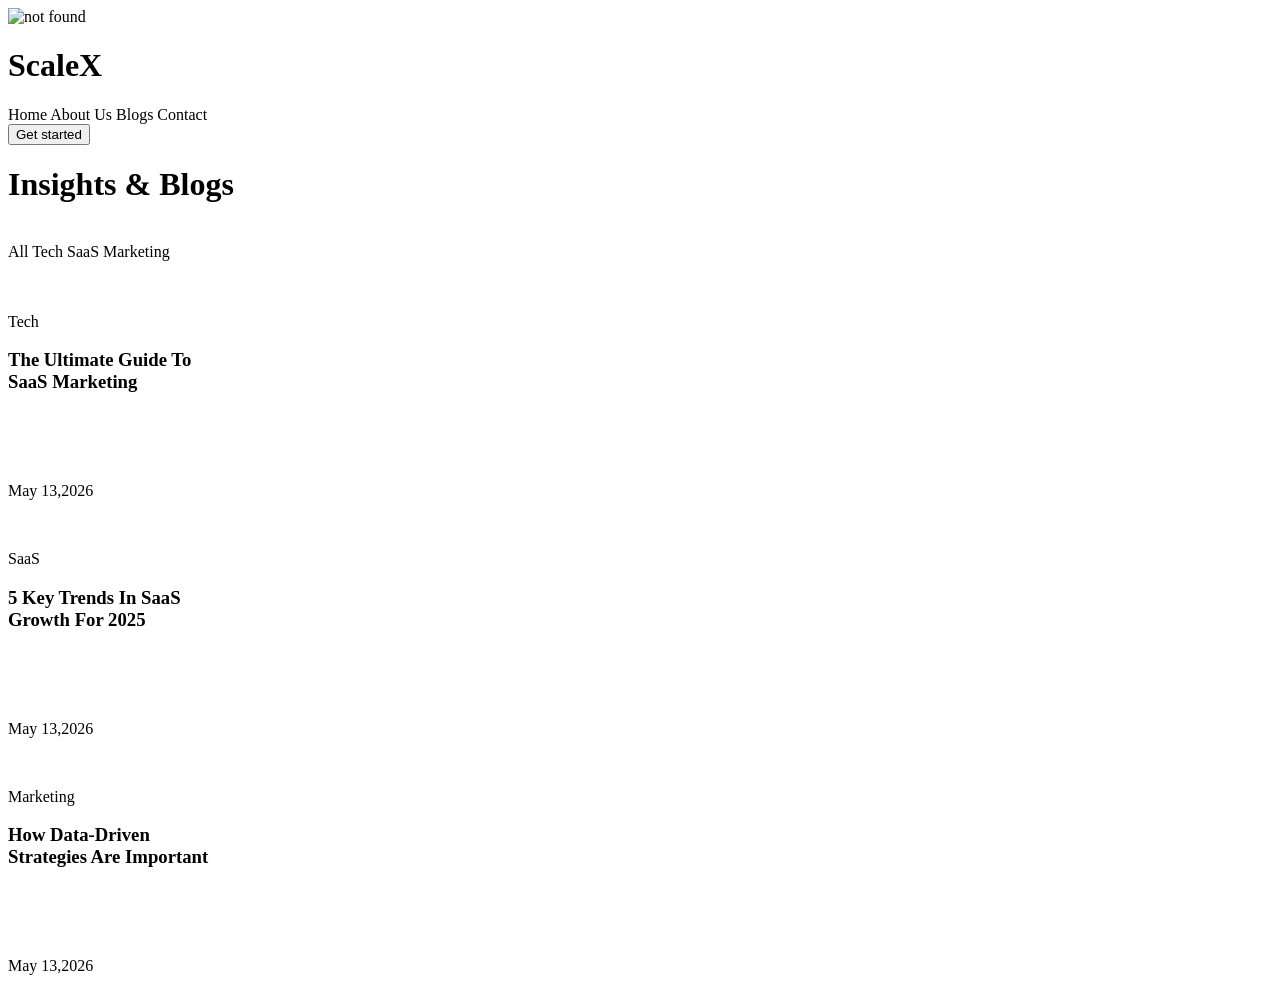
==== commit ca653488: "Resolve merge conflict" ====
--- a/index.html
+++ b/index.html
@@ -1,89 +1,70 @@
-<!doctype html>
-<html lang="en">
-  <head>
-    <meta charset="UTF-8" />
-    <meta name="viewport" content="width=device-width, initial-scale=1.0" />
-    <title>PokeVerse - Explore Your Favorite Pokémon</title>
-    <meta name="description" content="PokeVerse is a Pokémon-themed web page built using HTML and CSS. Explore Pokémon cards, search your favorite characters, and enjoy a clean modern UI design.">
-    <link rel="stylesheet" href="style.css" />
-    <link
-      rel="stylesheet"
-      href="https://cdnjs.cloudflare.com/ajax/libs/font-awesome/6.5.1/css/all.min.css"/>
-      <link rel="icon" type="image/png" href="./pokeball.png">
-  </head>
-  <body>
-    <div id="container">
-      <div id="nav">
-        <img id="menubar" src="./images.png" alt="" />
-        <img id="pokelogo" src="./pngegg.png" alt="image not found" />
-        <div id="nightmode">
-          <img id="sun" src="./sun.png" alt="" />
-        </div>
-      </div>
-
-      <div id="header">
-        <input type="text"placeholder="Search for pokemone..."id="inputpoke"/>
-        <div id="right">
-          <select name="Filter " id="Filter">
-            <option>Filter by types(1)</option>
-          </select>
-          <img src="./sort button.png" alt="not found" id="sortbutton" />
-        </div>
-
-      </div>
-      <br><br>
-
-      <div id="mainbody">
-        <div class="all" id="card1">
-          <div id="top"><p id="code">#0906</p> <img id="heart" src="./heart button.png" alt=""> </div> <br>
-          <img id="mew" src="./mewtow.png" alt=""><br>
-          <h1>Mewtow</h1>
-          <div id="bottom">
-              <div class="attack">
-                <img id="mewatk" src="./energymew.png"alt="">
-                <p id="atk_nme">Psychic</p>
-              </div>
-              <img  id="arrow" src="./arrow.png" alt="">
-          </div>
-        </div>
-        <div class="all" id="card2">
-          <div id="top"><p id="code">#0907</p> <img id="heart" src="./heart button.png" alt=""> </div> <br>
-          <img id="pika" src="./pikachu (1).png" alt=""><br><br>
-          <h1>Pikachu</h1>
-          <div id="bottom">
-              <div class="attack2">
-                <img id="mewatk" src="./pika atk.png"alt="">
-                <p id="atk_nme">Electro</p>
-              </div>
-              <img  id="arrow" src="./arrow.png" alt="">
-          </div> 
-        </div>
-        <div class="all" id="card3">
-          <div id="top"><p id="code">#0909</p> <img id="heart" src="./heart button.png" alt=""> </div> <br>
-          <img id="chari" src="./charizard.png" alt=""><br><br><br><br>
-          <h1>Charizard</h1> 
-          <div id="bottom">
-              <div class="attack3">
-                <img id="mewatk" src="./fire logo.png"alt="">
-                <p id="atk_nme">Blaze</p>
-              </div>
-              <img  id="arrow" src="./arrow.png" alt="">
-          </div>
-          </div>
-          <div class="all" id="card4">
-            <div id="top"><p id="code">#0910</p> <img id="heart" src="./heart button.png" alt=""> </div> <br>
-          <img id="gly" src="./gly.png" alt=""><br><br><br><br>
-          <h1>Gyrados</h1>
-          <div id="bottom">
-              <div class="attack4">
-                <img id="mewatk" src="./splash.png"alt="">
-                <p id="atk_nme">Splash</p>
-              </div>
-              <img  id="arrow" src="./arrow.png" alt="">
-          </div>
-          </div>
-        </div>   
-        </div>
-    </div>
-  </body> 
-</html>
+
+<!DOCTYPE html>
+<html lang="en">
+<head>
+    <meta charset="UTF-8">
+    <meta name="viewport" content="width=device-width, initial-scale=1.0">
+
+    <title>Document</title>
+    <link rel="stylesheet" href="style.css">
+</head>
+<body> 
+
+        <div id="navbar">
+            <div id="logoname">
+                <img src="./logo X.png" alt="not found" class="logo">
+                <h1 class="name" >ScaleX</h1>
+            </div>
+            <div id="menubar">
+                <span class="menuopt" >Home</span>
+                <span class="menuopt" >About Us</span>
+                <span class="menuopt" >Blogs</span>
+                <span class="menuopt" >Contact</span>
+            </div>
+                <button id="getstarted">Get started</button>
+            </div>
+            <div id="heading">
+            <h1 class="H">Insights & Blogs</h1>
+            </div><br>
+        
+            <div id="options">
+                <span class="opt" >All</span>
+                <span class="opt" >Tech</span>
+                <span class="opt" >SaaS</span>
+                <span class="opt1" >Marketing</span>
+            </div><br>
+
+
+        <div id="mainbody">
+            <div class="card">
+                <div  class="imag"   id="img1"></div>
+                <div class="content1"><br>
+                    <p class="T1">Tech</p>
+                    <h3 id="text1">The Ultimate Guide To <br>SaaS Marketing</h3><br><br><br>
+                    <p class="date">May 13,2026</p>
+                </div>
+            </div> 
+            
+            <div class="card">
+                <div class="imag" id="img2"></div>
+                <div class="content2"><br>
+                <p class="T2">SaaS</p>
+                    <h3 id="text2">5 Key Trends In SaaS<br>Growth For 2025</h3><br><br><br>
+                    <p class="date">May 13,2026</p>
+            </div>
+            </div>
+            <div class="card">
+                <div class="imag" id="img3"></div>
+                <div class="content3"><br>
+                <p class="T3">Marketing</p>
+                    <h3 id="text3">How Data-Driven<br>Strategies Are Important</h3><br><br><br> 
+                    <p class="date">May 13,2026</p>
+            </div>
+            </div>
+            
+        </div>
+
+        
+
+
+    
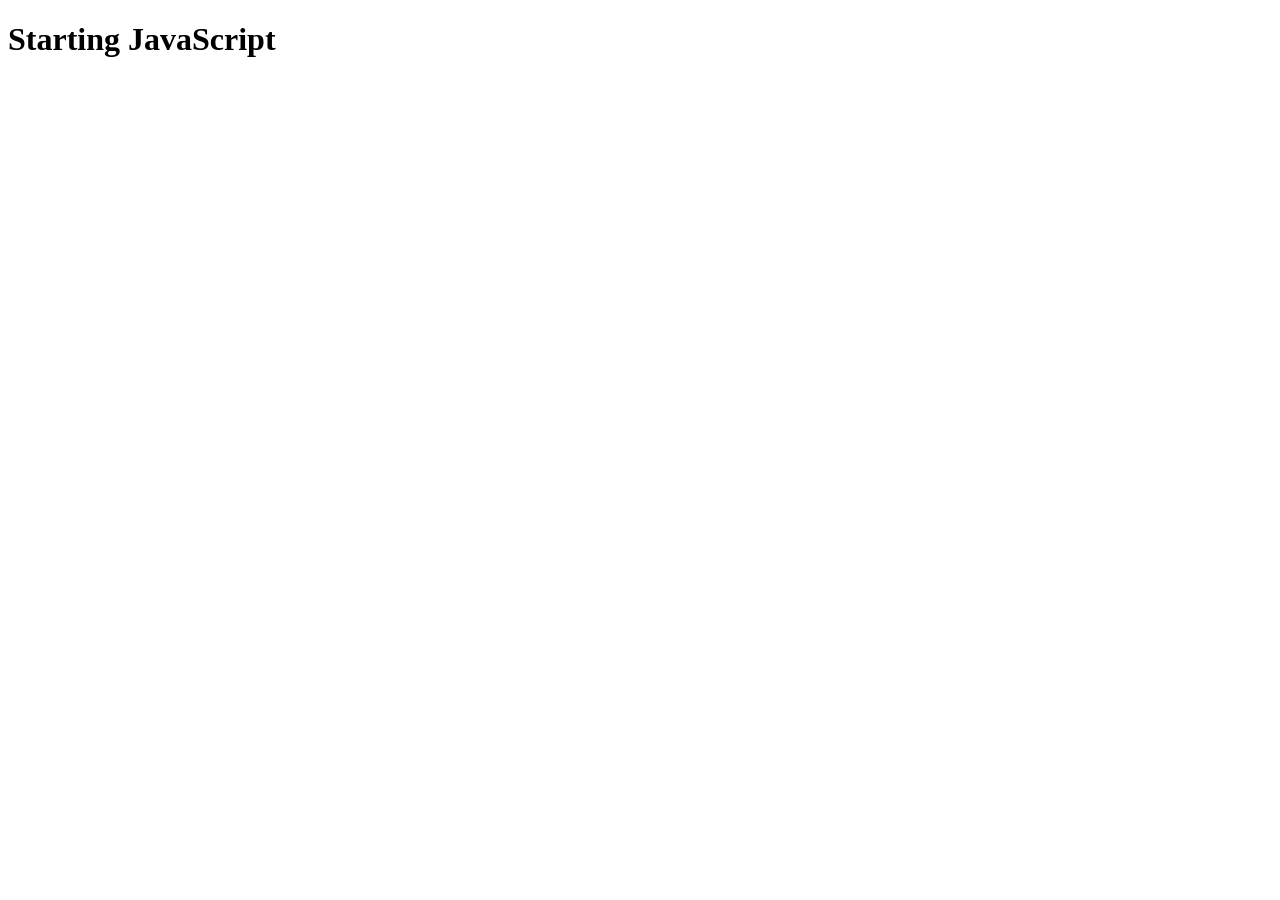
==== commit 426ba0f1: "pract.js" ====
--- a/index.html
+++ b/index.html
@@ -1,70 +1,13 @@
-
 <!DOCTYPE html>
 <html lang="en">
 <head>
     <meta charset="UTF-8">
     <meta name="viewport" content="width=device-width, initial-scale=1.0">
-
     <title>Document</title>
-    <link rel="stylesheet" href="style.css">
 </head>
-<body> 
-
-        <div id="navbar">
-            <div id="logoname">
-                <img src="./logo X.png" alt="not found" class="logo">
-                <h1 class="name" >ScaleX</h1>
-            </div>
-            <div id="menubar">
-                <span class="menuopt" >Home</span>
-                <span class="menuopt" >About Us</span>
-                <span class="menuopt" >Blogs</span>
-                <span class="menuopt" >Contact</span>
-            </div>
-                <button id="getstarted">Get started</button>
-            </div>
-            <div id="heading">
-            <h1 class="H">Insights & Blogs</h1>
-            </div><br>
-        
-            <div id="options">
-                <span class="opt" >All</span>
-                <span class="opt" >Tech</span>
-                <span class="opt" >SaaS</span>
-                <span class="opt1" >Marketing</span>
-            </div><br>
-
-
-        <div id="mainbody">
-            <div class="card">
-                <div  class="imag"   id="img1"></div>
-                <div class="content1"><br>
-                    <p class="T1">Tech</p>
-                    <h3 id="text1">The Ultimate Guide To <br>SaaS Marketing</h3><br><br><br>
-                    <p class="date">May 13,2026</p>
-                </div>
-            </div> 
-            
-            <div class="card">
-                <div class="imag" id="img2"></div>
-                <div class="content2"><br>
-                <p class="T2">SaaS</p>
-                    <h3 id="text2">5 Key Trends In SaaS<br>Growth For 2025</h3><br><br><br>
-                    <p class="date">May 13,2026</p>
-            </div>
-            </div>
-            <div class="card">
-                <div class="imag" id="img3"></div>
-                <div class="content3"><br>
-                <p class="T3">Marketing</p>
-                    <h3 id="text3">How Data-Driven<br>Strategies Are Important</h3><br><br><br> 
-                    <p class="date">May 13,2026</p>
-            </div>
-            </div>
-            
-        </div>
-
-        
-
-
-    
+<body>
+    <h1>Starting JavaScript</h1>
+    <script src="script.js"></script>
+    <script src="pract.js"></script>
+</body>
+</html>
